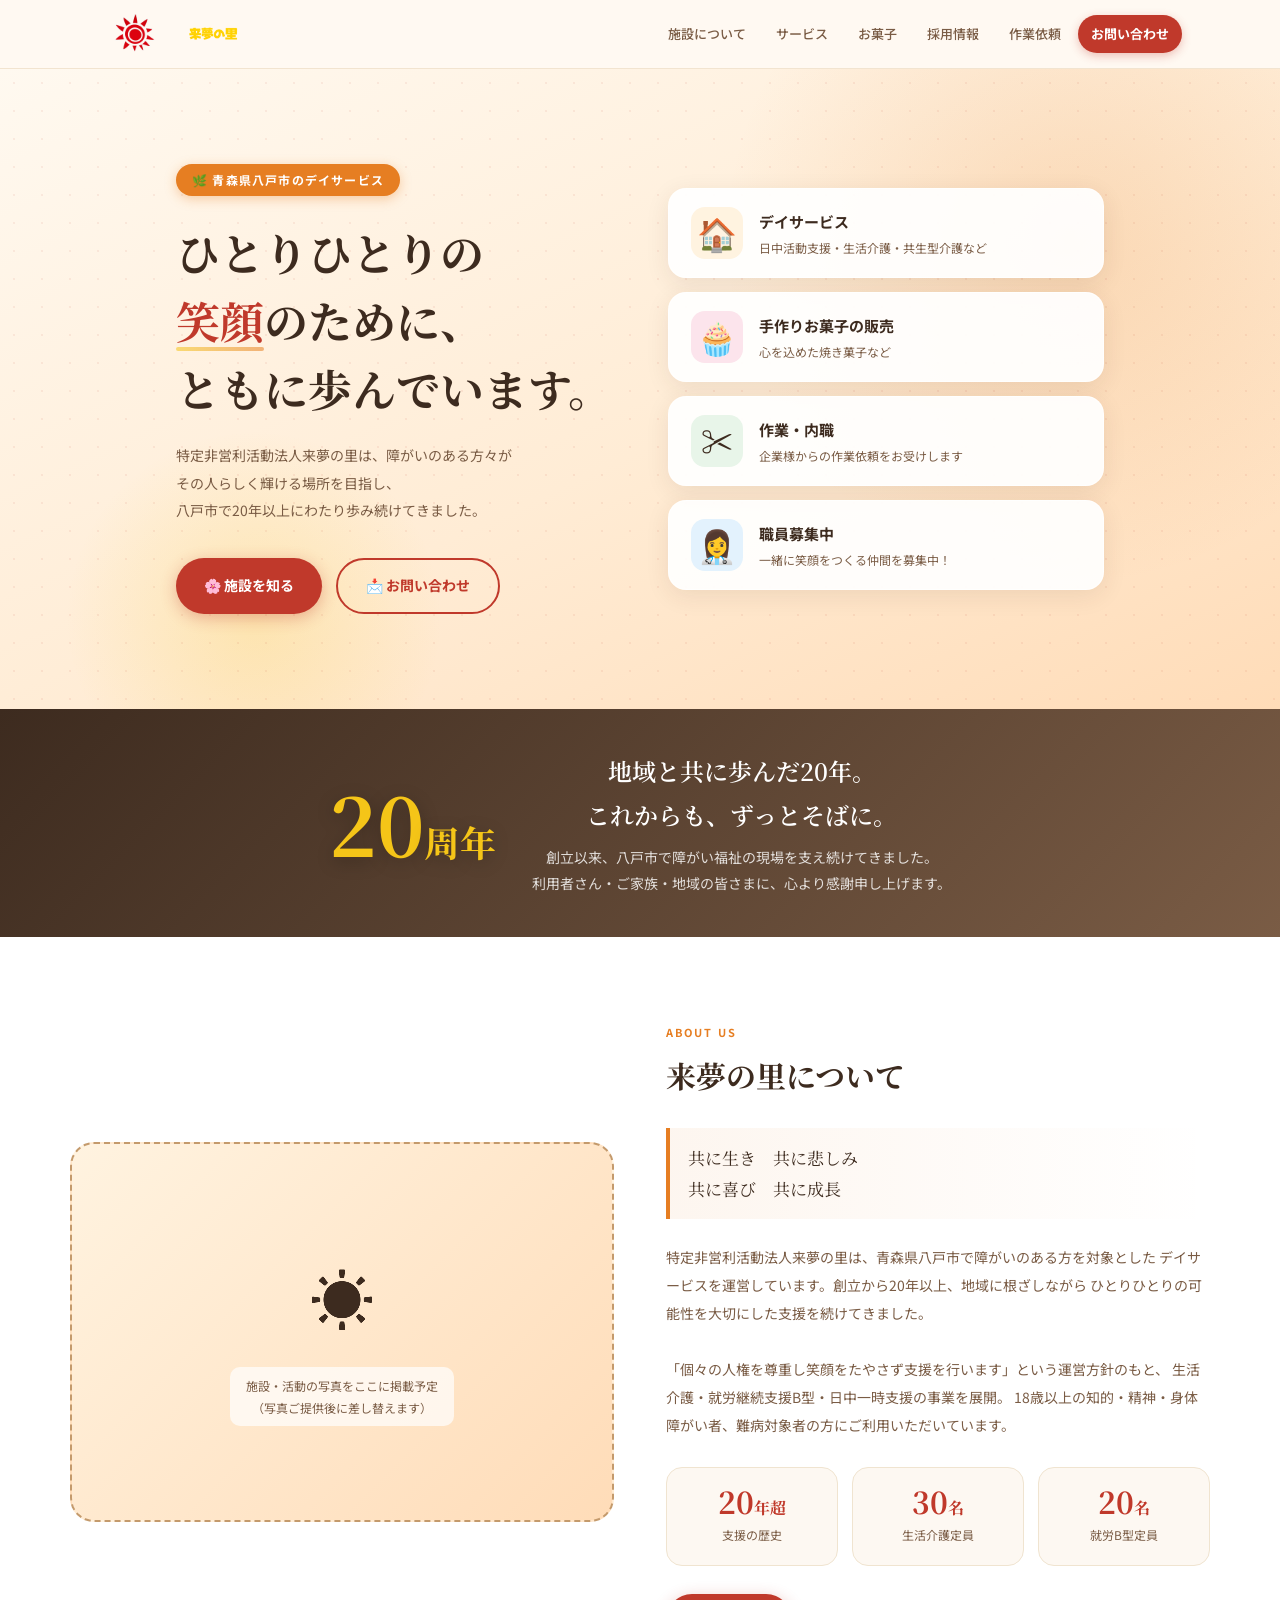
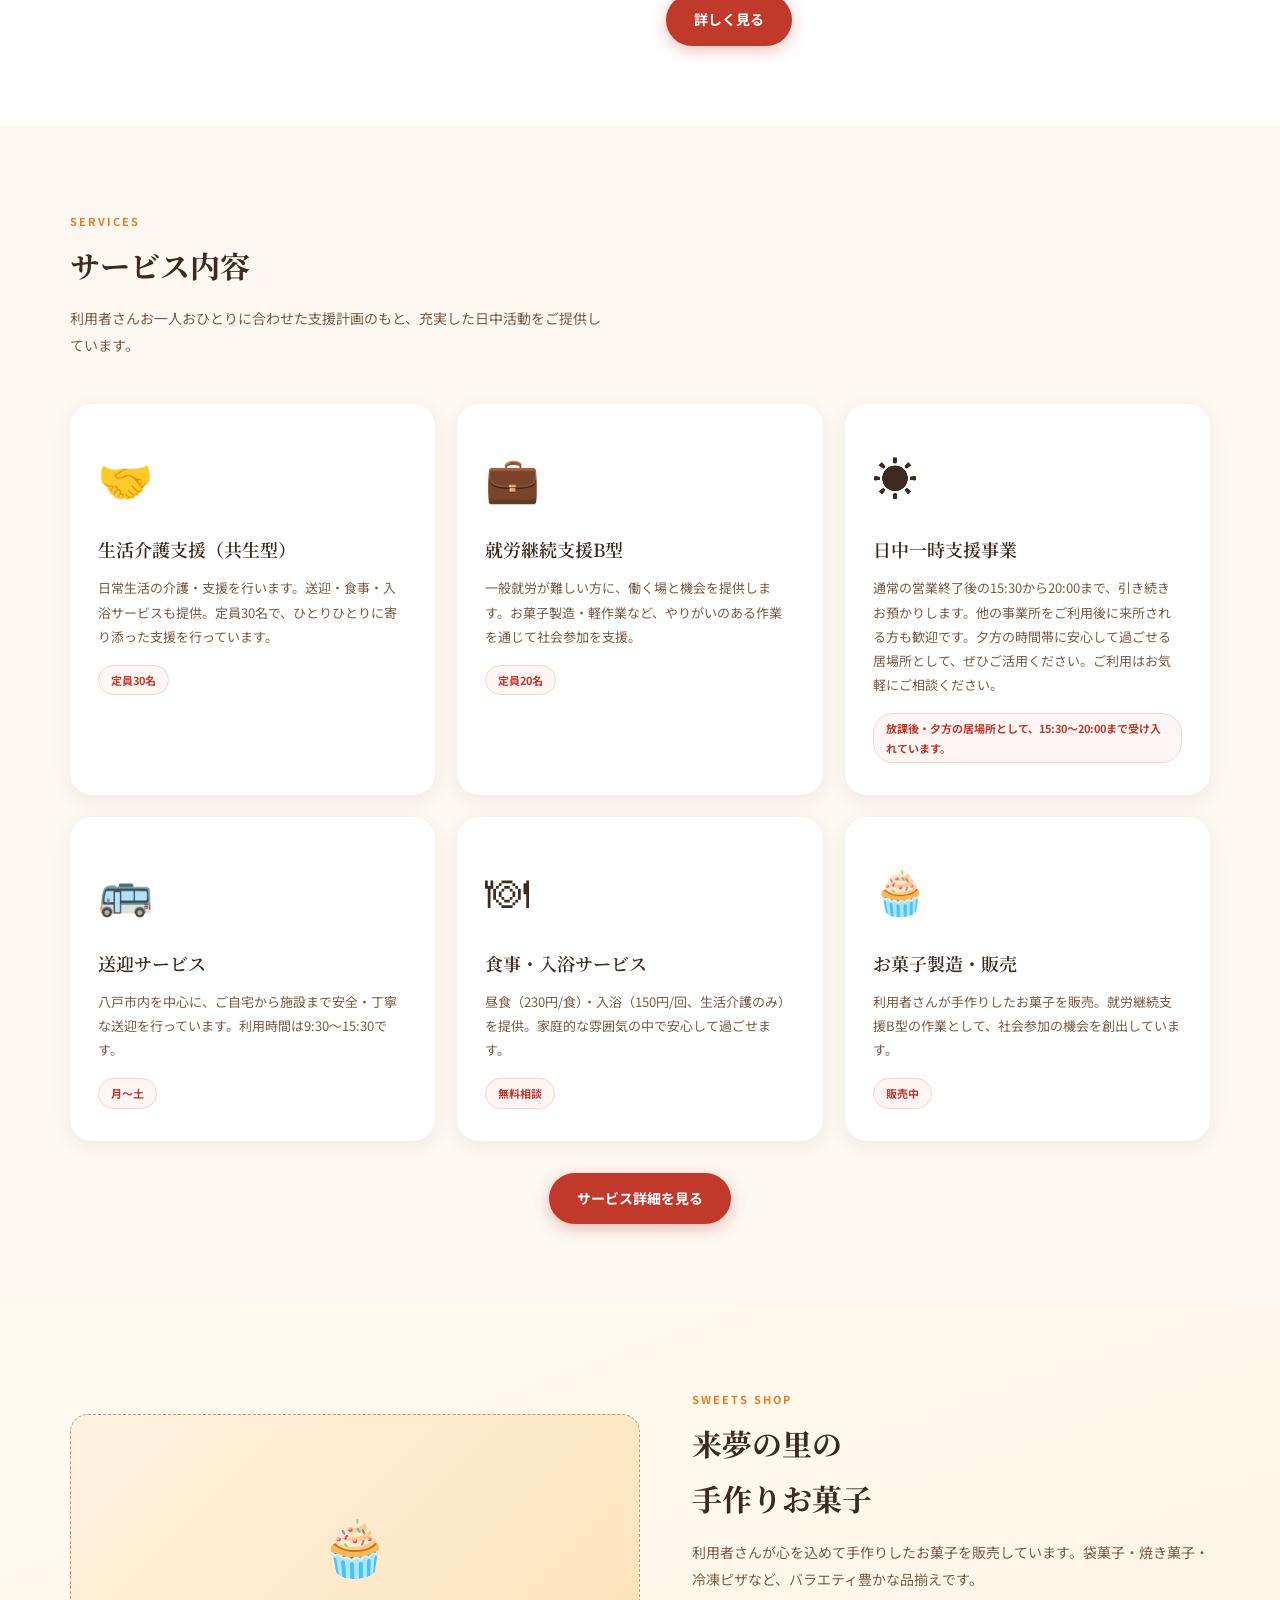
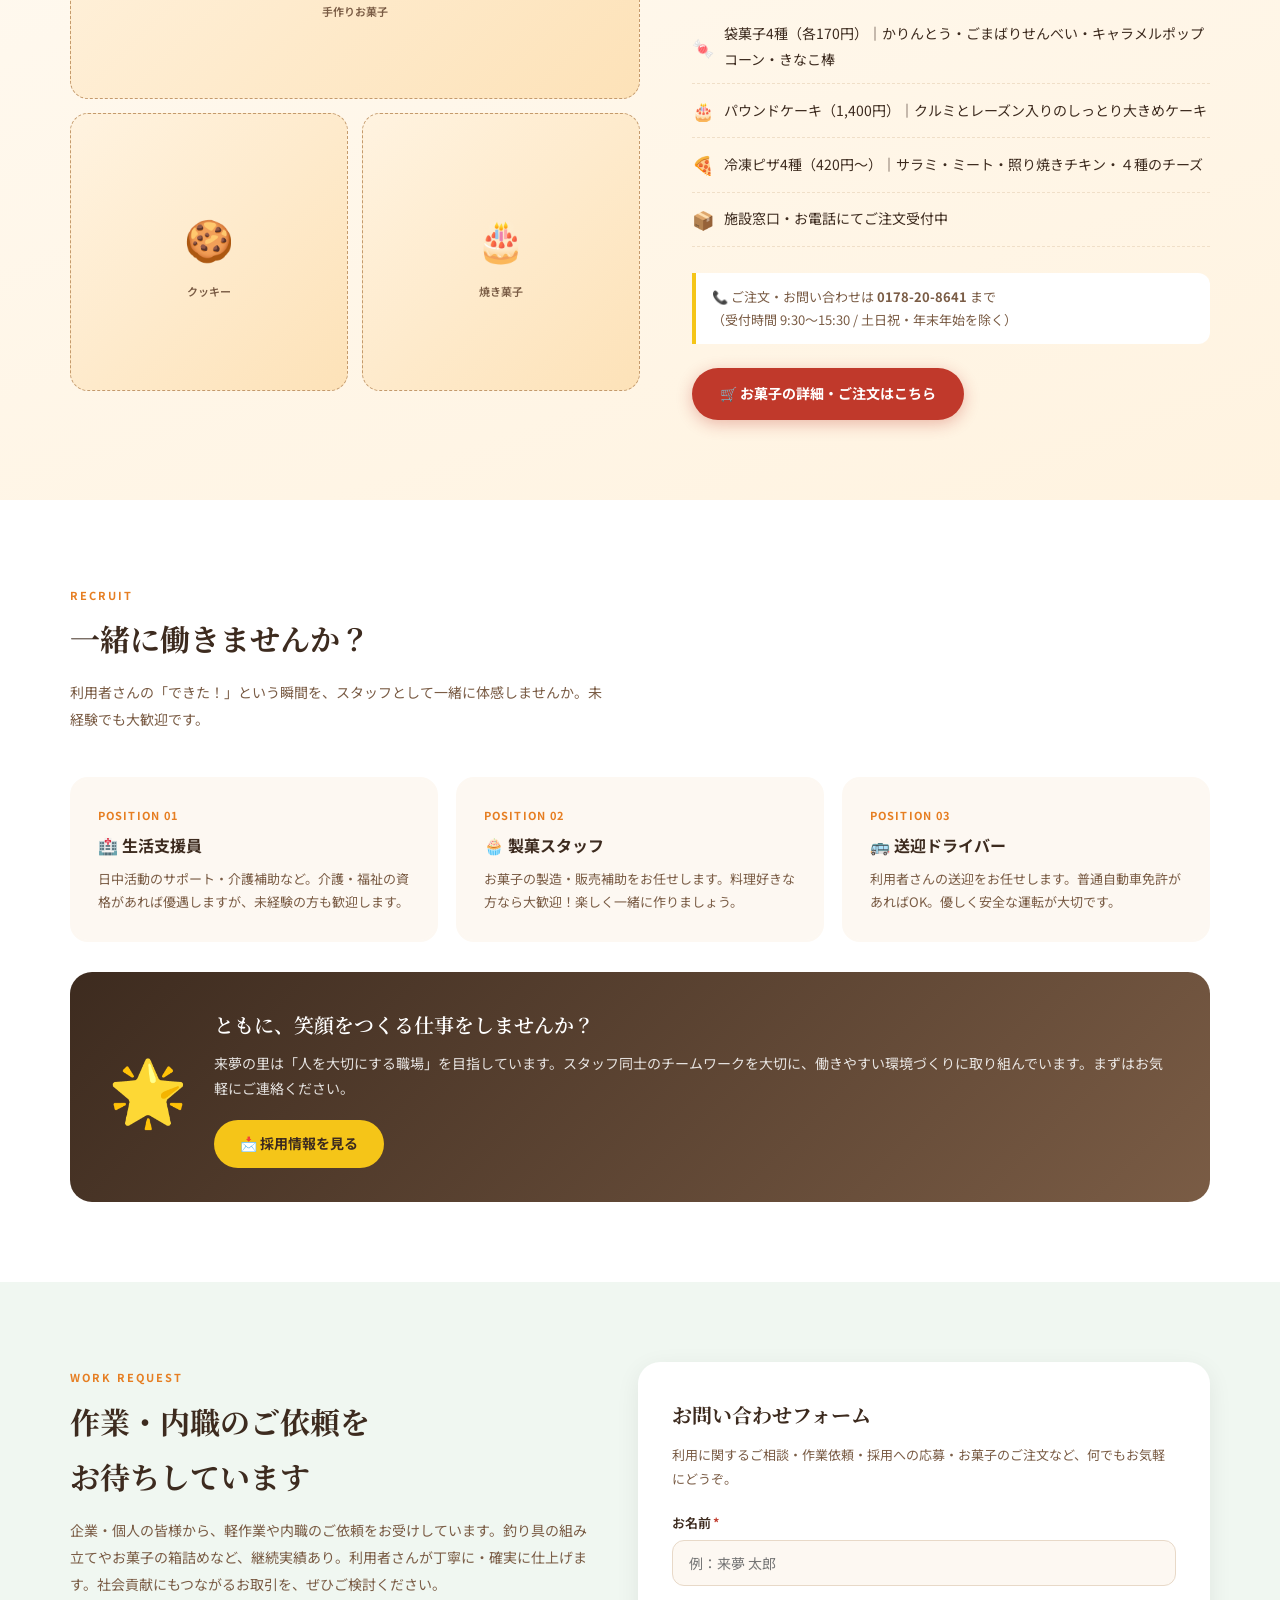
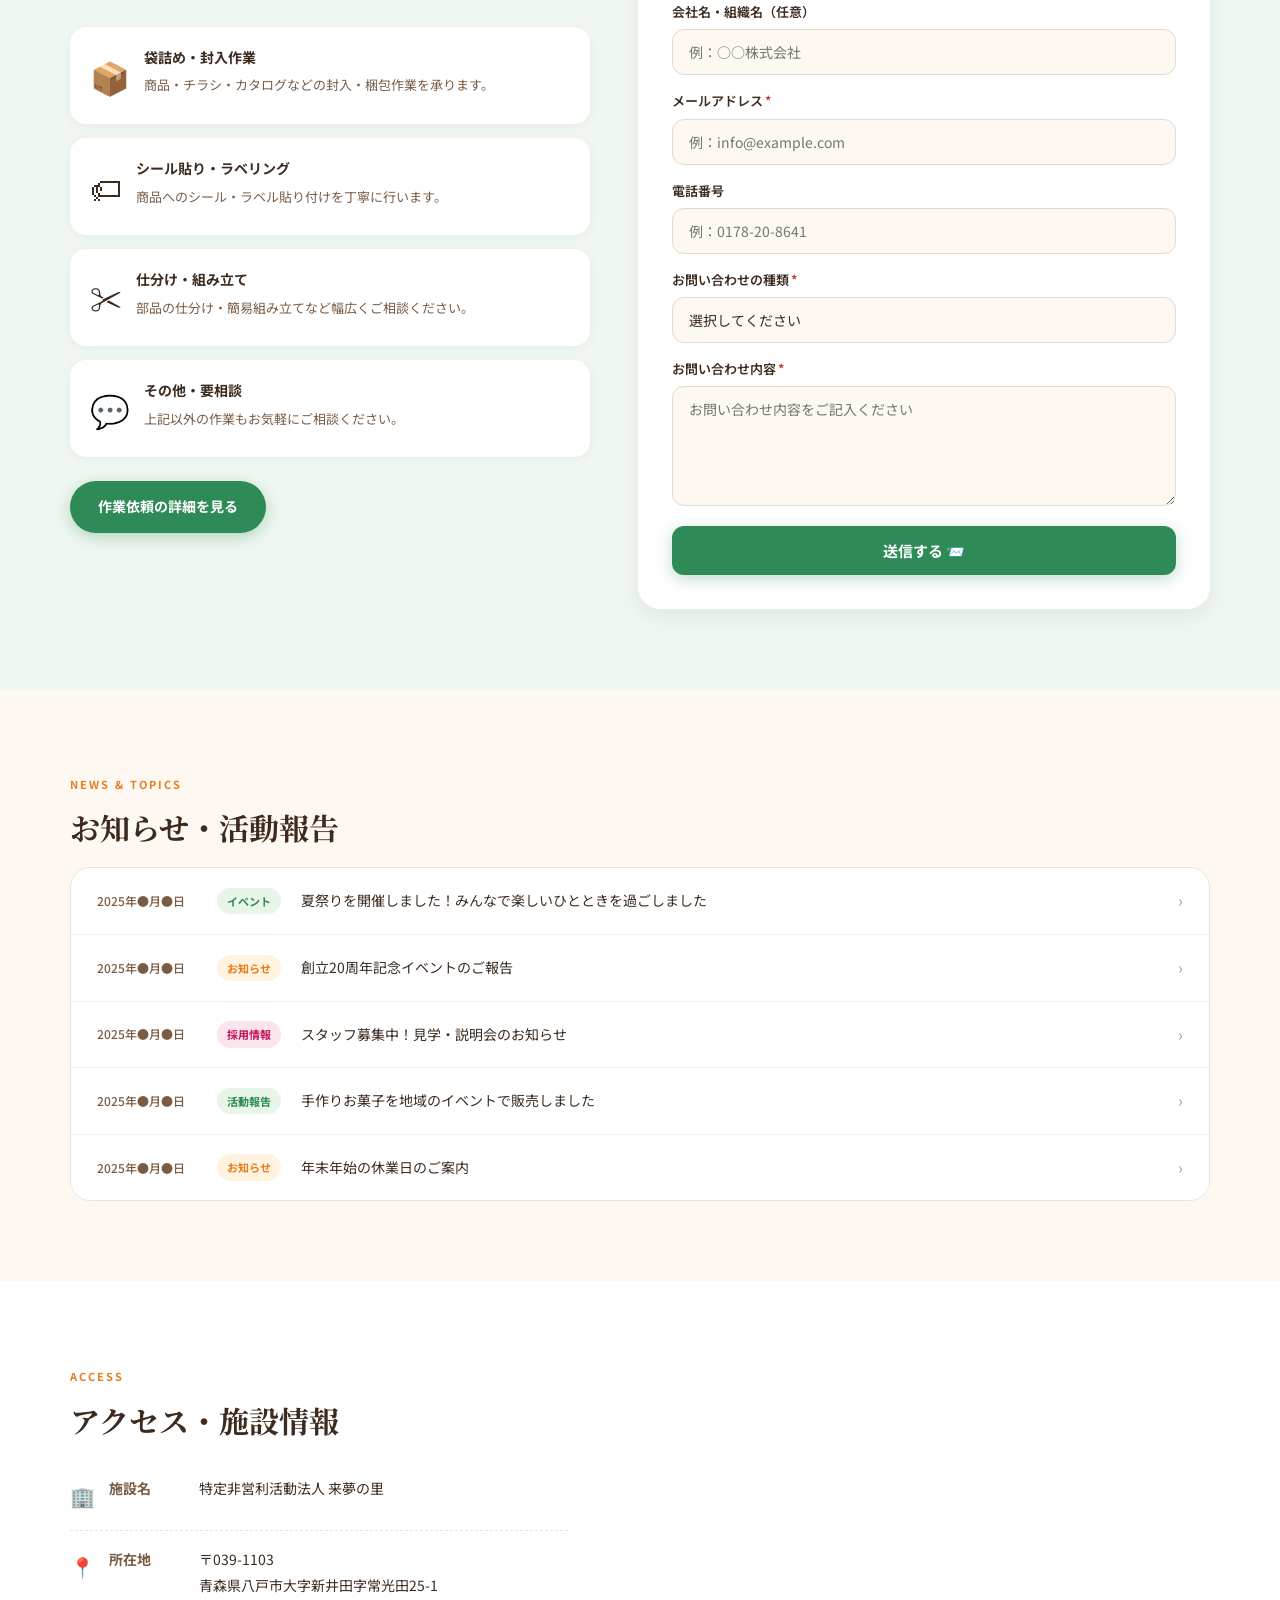
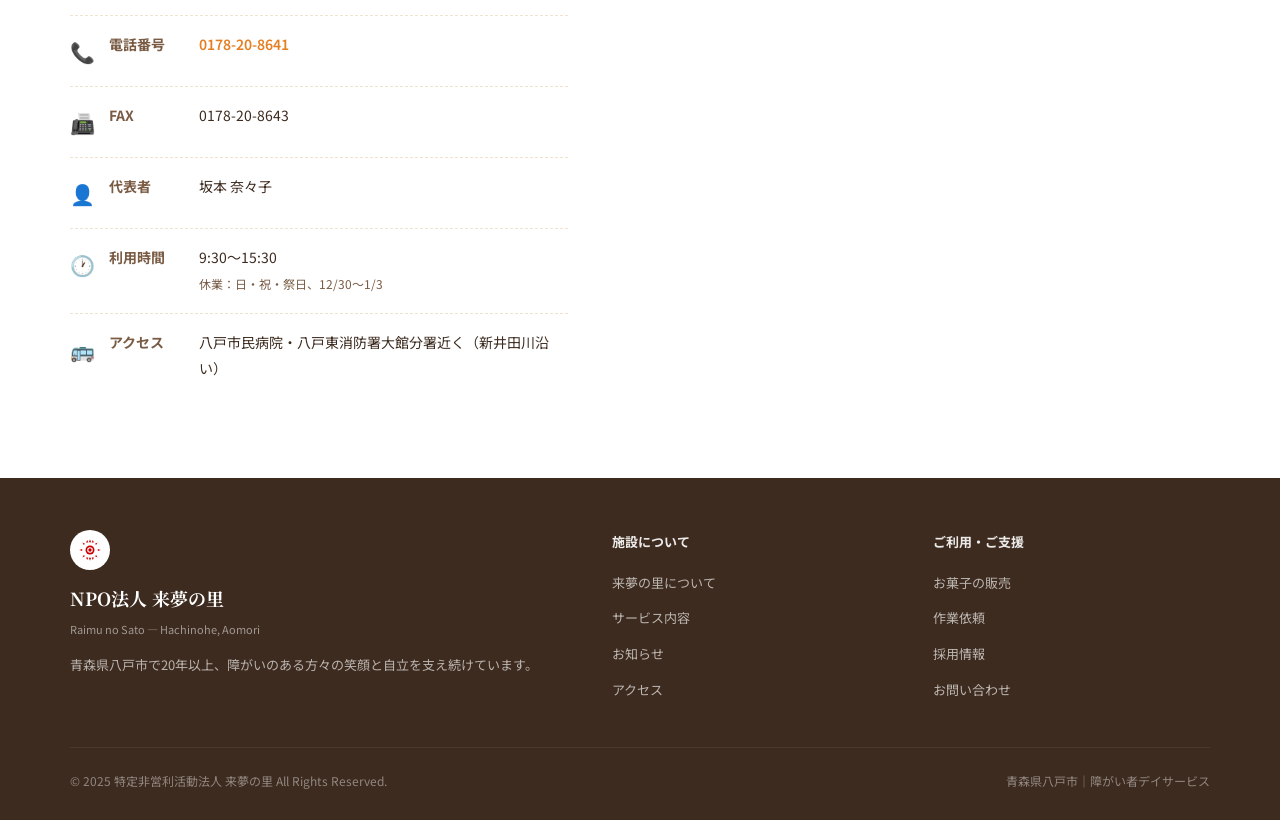
==== index.html @ 359a9bdd "トップページのお菓子紹介セクションを更新" ====
<!DOCTYPE html>
<html lang="ja">
<head>
<meta charset="UTF-8">
<meta name="viewport" content="width=device-width, initial-scale=1.0">
<title>NPO法人 来夢の里｜青森県八戸市の障がい者デイサービス</title>
<meta name="description" content="特定非営利活動法人来夢の里は、青森県八戸市で障がいのある方を対象としたデイサービスを運営しています。生活介護・就労継続支援B型・日中一時支援などを提供。">
<link rel="preconnect" href="https://fonts.googleapis.com">
<link href="https://fonts.googleapis.com/css2?family=Noto+Serif+JP:wght@400;600;700&family=Noto+Sans+JP:wght@300;400;500;700&display=swap" rel="stylesheet">
<link rel="stylesheet" href="/css/style.css">
</head>
<body>

<header>
  <div class="hd">
    <a href="index.html" class="logo">
      <img src="/img/logo.jpeg" alt="来夢の里 太陽マーク" style="height:48px;width:auto;">
      <img src="/img/logoname.jpeg" alt="来夢の里" style="height:40px;width:auto;">
    </a>
    <button class="nav-toggle" aria-label="メニューを開く">☰</button>
    <nav>
      <a href="about.html">施設について</a>
      <a href="services.html">サービス</a>
      <a href="sweets.html">お菓子</a>
      <a href="recruit.html">採用情報</a>
      <a href="work-request.html">作業依頼</a>
      <a href="contact.html" class="nav-btn">お問い合わせ</a>
    </nav>
  </div>
</header>

<!-- HERO -->
<section class="hero" id="top">
  <div class="hero-shape"></div>
  <div class="hero-dots"></div>
  <div class="hero-inner">
    <div>
      <div class="hero-badge">🌿 青森県八戸市のデイサービス</div>
      <h1>
        ひとりひとりの<br>
        <span class="accent">笑顔</span>のために、<br>
        ともに歩んでいます。
      </h1>
      <p class="hero-lead">
        特定非営利活動法人来夢の里は、障がいのある方々が<br>
        その人らしく輝ける場所を目指し、<br>
        八戸市で20年以上にわたり歩み続けてきました。
      </p>
      <div class="hero-btns">
        <a href="about.html" class="btn btn-red">🌸 施設を知る</a>
        <a href="contact.html" class="btn btn-outline">📩 お問い合わせ</a>
      </div>
    </div>
    <div class="hero-cards">
      <div class="h-card">
        <div class="h-card-ico ico-orange">🏠</div>
        <div><h3>デイサービス</h3><p>日中活動支援・生活介護・共生型介護など</p></div>
      </div>
      <div class="h-card">
        <div class="h-card-ico ico-pink">🧁</div>
        <div><h3>手作りお菓子の販売</h3><p>心を込めた焼き菓子など</p></div>
      </div>
      <div class="h-card">
        <div class="h-card-ico ico-green">✂️</div>
        <div><h3>作業・内職</h3><p>企業様からの作業依頼をお受けします</p></div>
      </div>
      <div class="h-card">
        <div class="h-card-ico ico-sky">👩‍⚕️</div>
        <div><h3>職員募集中</h3><p>一緒に笑顔をつくる仲間を募集中！</p></div>
      </div>
    </div>
  </div>
</section>

<!-- ANNIVERSARY -->
<div class="anniversary">
  <div class="ann-inner">
    <div class="ann-num">20<span style="font-size:36px;font-weight:700">周年</span></div>
    <div class="ann-body">
      <h2>地域と共に歩んだ20年。<br>これからも、ずっとそばに。</h2>
      <p>創立以来、八戸市で障がい福祉の現場を支え続けてきました。<br>
      利用者さん・ご家族・地域の皆さまに、心より感謝申し上げます。</p>
    </div>
  </div>
</div>

<!-- ABOUT -->
<section class="about section" id="about">
  <div class="si">
    <div class="about-grid">
      <div class="about-photo">
        <span class="ph-icon">☀️</span>
        <div class="ph-note">施設・活動の写真をここに掲載予定<br>（写真ご提供後に差し替えます）</div>
      </div>
      <div>
        <span class="sec-label">About Us</span>
        <h2 class="sec-title">来夢の里について</h2>
        <div class="quote">共に生き　共に悲しみ<br>共に喜び　共に成長</div>
        <p style="font-size:14px;color:var(--mid);line-height:2">
          特定非営利活動法人来夢の里は、青森県八戸市で障がいのある方を対象とした
          デイサービスを運営しています。創立から20年以上、地域に根ざしながら
          ひとりひとりの可能性を大切にした支援を続けてきました。<br><br>
          「個々の人権を尊重し笑顔をたやさず支援を行います」という運営方針のもと、
          生活介護・就労継続支援B型・日中一時支援の事業を展開。
          18歳以上の知的・精神・身体障がい者、難病対象者の方にご利用いただいています。
        </p>
        <div class="stats-row">
          <div class="stat"><span class="stat-n">20<span style="font-size:16px">年超</span></span><span class="stat-l">支援の歴史</span></div>
          <div class="stat"><span class="stat-n">30<span style="font-size:16px">名</span></span><span class="stat-l">生活介護定員</span></div>
          <div class="stat"><span class="stat-n">20<span style="font-size:16px">名</span></span><span class="stat-l">就労B型定員</span></div>
        </div>
        <div style="margin-top:28px">
          <a href="about.html" class="btn btn-red">詳しく見る</a>
        </div>
      </div>
    </div>
  </div>
</section>

<!-- SERVICES -->
<section class="services section" id="services">
  <div class="si">
    <span class="sec-label">Services</span>
    <h2 class="sec-title">サービス内容</h2>
    <p class="sec-desc">利用者さんお一人おひとりに合わせた支援計画のもと、充実した日中活動をご提供しています。</p>
    <div class="sv-grid">
      <div class="sv-card"><span class="sv-ico">🤝</span><h3>生活介護支援（共生型）</h3><p>日常生活の介護・支援を行います。送迎・食事・入浴サービスも提供。定員30名で、ひとりひとりに寄り添った支援を行っています。</p><span class="sv-tag">定員30名</span></div>
      <div class="sv-card"><span class="sv-ico">💼</span><h3>就労継続支援B型</h3><p>一般就労が難しい方に、働く場と機会を提供します。お菓子製造・軽作業など、やりがいのある作業を通じて社会参加を支援。</p><span class="sv-tag">定員20名</span></div>
      <div class="sv-card"><span class="sv-ico">☀️</span><h3>日中一時支援事業</h3><p>通常の営業終了後の15:30から20:00まで、引き続きお預かりします。他の事業所をご利用後に来所される方も歓迎です。夕方の時間帯に安心して過ごせる居場所として、ぜひご活用ください。ご利用はお気軽にご相談ください。</p><span class="sv-tag">放課後・夕方の居場所として、15:30〜20:00まで受け入れています。</span></div>
      <div class="sv-card"><span class="sv-ico">🚌</span><h3>送迎サービス</h3><p>八戸市内を中心に、ご自宅から施設まで安全・丁寧な送迎を行っています。利用時間は9:30〜15:30です。</p><span class="sv-tag">月〜土</span></div>
      <div class="sv-card"><span class="sv-ico">🍽</span><h3>食事・入浴サービス</h3><p>昼食（230円/食）・入浴（150円/回、生活介護のみ）を提供。家庭的な雰囲気の中で安心して過ごせます。</p><span class="sv-tag">無料相談</span></div>
      <div class="sv-card"><span class="sv-ico">🧁</span><h3>お菓子製造・販売</h3><p>利用者さんが手作りしたお菓子を販売。就労継続支援B型の作業として、社会参加の機会を創出しています。</p><span class="sv-tag">販売中</span></div>
    </div>
    <div style="margin-top:32px;text-align:center">
      <a href="services.html" class="btn btn-red">サービス詳細を見る</a>
    </div>
  </div>
</section>

<!-- SWEETS -->
<section class="sweets section" id="sweets">
  <div class="si">
    <div class="sw-inner">
      <div class="sw-gallery">
        <div class="sw-img large">🧁<span class="sw-img-label">手作りお菓子</span></div>
        <div class="sw-img">🍪<span class="sw-img-label">クッキー</span></div>
        <div class="sw-img">🎂<span class="sw-img-label">焼き菓子</span></div>
      </div>
      <div>
        <span class="sec-label">Sweets Shop</span>
        <h2 class="sec-title">来夢の里の<br>手作りお菓子</h2>
        <p style="font-size:14px;color:var(--mid);line-height:1.95">
          利用者さんが心を込めて手作りしたお菓子を販売しています。袋菓子・焼き菓子・冷凍ピザなど、バラエティ豊かな品揃えです。
        </p>
        <ul class="sw-list">
          <li><span class="li-ico">🍬</span>袋菓子4種（各170円）｜かりんとう・ごまばりせんべい・キャラメルポップコーン・きなこ棒</li>
          <li><span class="li-ico">🎂</span>パウンドケーキ（1,400円）｜クルミとレーズン入りのしっとり大きめケーキ</li>
          <li><span class="li-ico">🍕</span>冷凍ピザ4種（420円〜）｜サラミ・ミート・照り焼きチキン・４種のチーズ</li>
          <li><span class="li-ico">📦</span>施設窓口・お電話にてご注文受付中</li>
        </ul>
        <div class="sw-note">📞 ご注文・お問い合わせは <strong>0178-20-8641</strong> まで<br>（受付時間 9:30〜15:30 / 土日祝・年末年始を除く）</div>
        <div class="btn-row" style="margin-top:24px">
          <a href="/sweets.html" class="btn btn-red">🛒 お菓子の詳細・ご注文はこちら</a>
        </div>
      </div>
    </div>
  </div>
</section>

<!-- RECRUIT -->
<section class="recruit section" id="recruit">
  <div class="si">
    <span class="sec-label">Recruit</span>
    <h2 class="sec-title">一緒に働きませんか？</h2>
    <p class="sec-desc">利用者さんの「できた！」という瞬間を、スタッフとして一緒に体感しませんか。未経験でも大歓迎です。</p>
    <div class="rc-grid">
      <div class="rc-card"><span class="rc-lbl">POSITION 01</span><h3>🏥 生活支援員</h3><p>日中活動のサポート・介護補助など。介護・福祉の資格があれば優遇しますが、未経験の方も歓迎します。</p></div>
      <div class="rc-card"><span class="rc-lbl">POSITION 02</span><h3>🧁 製菓スタッフ</h3><p>お菓子の製造・販売補助をお任せします。料理好きな方なら大歓迎！楽しく一緒に作りましょう。</p></div>
      <div class="rc-card"><span class="rc-lbl">POSITION 03</span><h3>🚌 送迎ドライバー</h3><p>利用者さんの送迎をお任せします。普通自動車免許があればOK。優しく安全な運転が大切です。</p></div>
    </div>
    <div class="rc-banner">
      <div class="rc-banner-ico">🌟</div>
      <div>
        <h3>ともに、笑顔をつくる仕事をしませんか？</h3>
        <p>来夢の里は「人を大切にする職場」を目指しています。スタッフ同士のチームワークを大切に、働きやすい環境づくりに取り組んでいます。まずはお気軽にご連絡ください。</p>
        <a href="recruit.html" class="btn-y">📩 採用情報を見る</a>
      </div>
    </div>
  </div>
</section>

<!-- WORK -->
<section class="work section" id="work">
  <div class="si">
    <div class="wk-inner">
      <div>
        <span class="sec-label">Work Request</span>
        <h2 class="sec-title">作業・内職のご依頼を<br>お待ちしています</h2>
        <p style="font-size:14px;color:var(--mid);line-height:1.95;margin-bottom:28px">
          企業・個人の皆様から、軽作業や内職のご依頼をお受けしています。釣り具の組み立てやお菓子の箱詰めなど、継続実績あり。利用者さんが丁寧に・確実に仕上げます。社会貢献にもつながるお取引を、ぜひご検討ください。
        </p>
        <div class="wk-items">
          <div class="wk-item"><span class="wk-ico">📦</span><div><h4>袋詰め・封入作業</h4><p>商品・チラシ・カタログなどの封入・梱包作業を承ります。</p></div></div>
          <div class="wk-item"><span class="wk-ico">🏷</span><div><h4>シール貼り・ラベリング</h4><p>商品へのシール・ラベル貼り付けを丁寧に行います。</p></div></div>
          <div class="wk-item"><span class="wk-ico">✂️</span><div><h4>仕分け・組み立て</h4><p>部品の仕分け・簡易組み立てなど幅広くご相談ください。</p></div></div>
          <div class="wk-item"><span class="wk-ico">💬</span><div><h4>その他・要相談</h4><p>上記以外の作業もお気軽にご相談ください。</p></div></div>
        </div>
        <div style="margin-top:24px">
          <a href="work-request.html" class="btn btn-green">作業依頼の詳細を見る</a>
        </div>
      </div>
      <div class="form-box" id="contact">
        <h3>お問い合わせフォーム</h3>
        <p class="sub">利用に関するご相談・作業依頼・採用への応募・お菓子のご注文など、何でもお気軽にどうぞ。</p>
        <form action="https://formspree.io/f/XXXXXXXX" method="POST">
          <input type="hidden" name="_subject" value="来夢の里 お問い合わせ">
          <div class="form-stack">
            <div class="form-group">
              <label>お名前<span class="req">*</span></label>
              <input type="text" name="name" required placeholder="例：来夢 太郎">
            </div>
            <div class="form-group">
              <label>会社名・組織名（任意）</label>
              <input type="text" name="company" placeholder="例：○○株式会社">
            </div>
            <div class="form-group">
              <label>メールアドレス<span class="req">*</span></label>
              <input type="email" name="email" required placeholder="例：info@example.com">
            </div>
            <div class="form-group">
              <label>電話番号</label>
              <input type="tel" name="phone" placeholder="例：0178-20-8641">
            </div>
            <div class="form-group">
              <label>お問い合わせの種類<span class="req">*</span></label>
              <select name="type" required>
                <option value="">選択してください</option>
                <option>施設の利用について</option>
                <option>お菓子のご注文・ご購入</option>
                <option>作業・内職のご依頼</option>
                <option>採用・仕事について</option>
                <option>その他</option>
              </select>
            </div>
            <div class="form-group">
              <label>お問い合わせ内容<span class="req">*</span></label>
              <textarea name="message" required placeholder="お問い合わせ内容をご記入ください"></textarea>
            </div>
            <button type="submit" class="submit-btn">送信する 📨</button>
          </div>
        </form>
      </div>
    </div>
  </div>
</section>

<!-- NEWS -->
<section class="news section" id="news">
  <div class="si">
    <span class="sec-label">News &amp; Topics</span>
    <h2 class="sec-title">お知らせ・活動報告</h2>
    <div class="news-box">
      <a class="news-item" href="#"><span class="news-date">2025年●月●日</span><span class="news-cat cat-event">イベント</span><span class="news-ttl">夏祭りを開催しました！みんなで楽しいひとときを過ごしました</span><span class="news-arr">›</span></a>
      <a class="news-item" href="#"><span class="news-date">2025年●月●日</span><span class="news-cat cat-info">お知らせ</span><span class="news-ttl">創立20周年記念イベントのご報告</span><span class="news-arr">›</span></a>
      <a class="news-item" href="#"><span class="news-date">2025年●月●日</span><span class="news-cat cat-recruit">採用情報</span><span class="news-ttl">スタッフ募集中！見学・説明会のお知らせ</span><span class="news-arr">›</span></a>
      <a class="news-item" href="#"><span class="news-date">2025年●月●日</span><span class="news-cat cat-event">活動報告</span><span class="news-ttl">手作りお菓子を地域のイベントで販売しました</span><span class="news-arr">›</span></a>
      <a class="news-item" href="#"><span class="news-date">2025年●月●日</span><span class="news-cat cat-info">お知らせ</span><span class="news-ttl">年末年始の休業日のご案内</span><span class="news-arr">›</span></a>
    </div>
  </div>
</section>

<!-- ACCESS -->
<section class="access section" id="access">
  <div class="si">
    <span class="sec-label">Access</span>
    <h2 class="sec-title">アクセス・施設情報</h2>
    <div class="ac-inner">
      <div>
        <div class="ac-row"><span class="ac-ico">🏢</span><span class="ac-key">施設名</span><span>特定非営利活動法人 来夢の里</span></div>
        <div class="ac-row"><span class="ac-ico">📍</span><span class="ac-key">所在地</span><span>〒039-1103<br>青森県八戸市大字新井田字常光田25-1</span></div>
        <div class="ac-row"><span class="ac-ico">📞</span><span class="ac-key">電話番号</span><span><a href="tel:0178208641" style="color:var(--orange);font-weight:600;text-decoration:none">0178-20-8641</a></span></div>
        <div class="ac-row"><span class="ac-ico">📠</span><span class="ac-key">FAX</span><span>0178-20-8643</span></div>
        <div class="ac-row"><span class="ac-ico">👤</span><span class="ac-key">代表者</span><span>坂本 奈々子</span></div>
        <div class="ac-row"><span class="ac-ico">🕐</span><span class="ac-key">利用時間</span><span>9:30〜15:30<br><span style="font-size:12px;color:var(--mid)">休業：日・祝・祭日、12/30〜1/3</span></span></div>
        <div class="ac-row"><span class="ac-ico">🚌</span><span class="ac-key">アクセス</span><span>八戸市民病院・八戸東消防署大館分署近く（新井田川沿い）</span></div>
      </div>
      <div class="ac-map">
        <iframe
          src="https://maps.google.com/maps?q=青森県八戸市大字新井田字常光田25-1&output=embed&z=15"
          width="100%" height="320" style="border:0;border-radius:18px;display:block"
          allowfullscreen="" loading="lazy"
          referrerpolicy="no-referrer-when-downgrade">
        </iframe>
      </div>
    </div>
  </div>
</section>

<footer>
  <div class="ft-inner">
    <div class="ft-brand">
      <div class="logo-mark-sm">
        <svg width="28" height="28" viewBox="0 0 100 100" fill="none" xmlns="http://www.w3.org/2000/svg">
          <g transform="translate(50,50)">
            <circle r="22" fill="#fff"/><circle r="16" fill="#cc0000"/>
            <circle r="10" fill="#fff"/><circle r="6" fill="#cc0000"/>
            <g fill="#cc0000">
              <polygon points="0,-38 4,-28 -4,-28"/><polygon points="0,38 4,28 -4,28"/>
              <polygon points="-38,0 -28,4 -28,-4"/><polygon points="38,0 28,4 28,-4"/>
              <polygon points="-27,-27 -18,-22 -22,-18"/><polygon points="27,-27 18,-22 22,-18"/>
              <polygon points="-27,27 -18,22 -22,18"/><polygon points="27,27 18,22 22,18"/>
              <polygon points="-10,-36 -6,-27 -14,-27"/><polygon points="10,-36 6,-27 14,-27"/>
              <polygon points="-10,36 -6,27 -14,27"/><polygon points="10,36 6,27 14,27"/>
            </g>
          </g>
        </svg>
      </div>
      <div class="name">NPO法人 来夢の里</div>
      <div class="sub">Raimu no Sato — Hachinohe, Aomori</div>
      <p>青森県八戸市で20年以上、障がいのある方々の笑顔と自立を支え続けています。</p>
    </div>
    <div class="ft-col">
      <h4>施設について</h4>
      <ul>
        <li><a href="about.html">来夢の里について</a></li>
        <li><a href="services.html">サービス内容</a></li>
        <li><a href="index.html#news">お知らせ</a></li>
        <li><a href="index.html#access">アクセス</a></li>
      </ul>
    </div>
    <div class="ft-col">
      <h4>ご利用・ご支援</h4>
      <ul>
        <li><a href="sweets.html">お菓子の販売</a></li>
        <li><a href="work-request.html">作業依頼</a></li>
        <li><a href="recruit.html">採用情報</a></li>
        <li><a href="contact.html">お問い合わせ</a></li>
      </ul>
    </div>
  </div>
  <div class="ft-bottom">
    <span>© 2025 特定非営利活動法人 来夢の里 All Rights Reserved.</span>
    <span>青森県八戸市｜障がい者デイサービス</span>
  </div>
</footer>

<script>
(function(){
  var toggle = document.querySelector('.nav-toggle');
  var nav    = document.querySelector('nav');
  toggle.addEventListener('click', function(){
    nav.classList.toggle('open');
    toggle.textContent = nav.classList.contains('open') ? '✕' : '☰';
  });
  document.querySelectorAll('nav a').forEach(function(a){
    a.addEventListener('click', function(){ nav.classList.remove('open'); toggle.textContent = '☰'; });
  });
  document.querySelectorAll('a[href^="#"]').forEach(function(a){
    a.addEventListener('click', function(e){
      var id = a.getAttribute('href').slice(1);
      var el = document.getElementById(id);
      if(el){ e.preventDefault(); el.scrollIntoView({behavior:'smooth',block:'start'}); }
    });
  });
})();
</script>
</body>
</html>
---- css/style.css ----
/* NPO法人 来夢の里 — メインスタイルシート */

:root {
  --red:    #c0392b;
  --orange: #e67e22;
  --yellow: #f5c518;
  --cream:  #fdf8f2;
  --ivory:  #fff9f2;
  --brown:  #3d2b1f;
  --mid:    #7a5c45;
  --light:  #c49a6c;
  --green:  #2e8b57;
  --white:  #ffffff;
}

/* ===== RESET & BASE ===== */
* { margin: 0; padding: 0; box-sizing: border-box; }
html { scroll-behavior: smooth; }
body {
  font-family: 'Noto Sans JP', sans-serif;
  background: var(--cream);
  color: var(--brown);
  line-height: 1.85;
  font-size: 15px;
}
img { max-width: 100%; height: auto; display: block; }
a { color: inherit; }

/* ===== HEADER ===== */
header {
  background: rgba(255,249,242,.97);
  backdrop-filter: blur(12px);
  position: sticky;
  top: 0;
  z-index: 200;
  border-bottom: 1.5px solid #f2e4d0;
}
.hd {
  max-width: 1140px;
  margin: 0 auto;
  display: flex;
  align-items: center;
  justify-content: space-between;
  padding: 0 28px;
  height: 68px;
  position: relative;
}
.logo {
  display: flex;
  align-items: center;
  gap: 13px;
  text-decoration: none;
  flex-shrink: 0;
}
.logo-mark {
  width: 46px; height: 46px;
  border-radius: 50%;
  background: #fff;
  display: flex;
  align-items: center;
  justify-content: center;
  box-shadow: 0 4px 14px rgba(192,57,43,.28);
  border: 2px solid #f2ddd0;
  overflow: hidden;
  flex-shrink: 0;
}
.logo-words .en { font-size: 10px; color: var(--light); letter-spacing: .18em; font-weight: 500; }
.logo-words .ja {
  font-family: 'Noto Serif JP', serif;
  font-size: 18px; font-weight: 700;
  color: var(--brown); line-height: 1.2;
}
nav { display: flex; gap: 4px; align-items: center; }
nav a {
  text-decoration: none;
  font-size: 13px; font-weight: 500;
  color: var(--mid);
  padding: 7px 13px;
  border-radius: 22px;
  transition: background .18s, color .18s;
  white-space: nowrap;
}
nav a:hover { background: rgba(230,126,34,.1); color: var(--orange); }
nav a.active { color: var(--orange); background: rgba(230,126,34,.08); }
.nav-btn {
  background: var(--red) !important;
  color: #fff !important;
  font-weight: 700 !important;
  box-shadow: 0 3px 10px rgba(192,57,43,.3);
}
.nav-btn:hover { background: #a93226 !important; }
.nav-toggle {
  display: none;
  background: none;
  border: none;
  font-size: 26px;
  cursor: pointer;
  color: var(--brown);
  line-height: 1;
  padding: 4px 8px;
  border-radius: 8px;
  transition: background .15s;
}
.nav-toggle:hover { background: rgba(0,0,0,.06); }

/* ===== PAGE HERO (inner pages) ===== */
.page-hero {
  background: linear-gradient(155deg, #fff9f0, #ffecd5, #ffdcb8);
  padding: 64px 28px;
  text-align: center;
  position: relative;
  overflow: hidden;
}
.page-hero::before {
  content: '';
  position: absolute; inset: 0;
  background-image: radial-gradient(circle, rgba(192,57,43,.06) 1.5px, transparent 1.5px);
  background-size: 28px 28px;
  pointer-events: none;
}
.page-hero-inner { position: relative; z-index: 1; max-width: 640px; margin: 0 auto; }
.page-badge {
  display: inline-block;
  background: var(--orange); color: #fff;
  font-size: 11px; font-weight: 700;
  letter-spacing: .15em;
  padding: 5px 16px; border-radius: 30px;
  margin-bottom: 18px;
}
.page-hero h1 {
  font-family: 'Noto Serif JP', serif;
  font-size: clamp(24px, 4vw, 36px);
  font-weight: 700; color: var(--brown);
  margin-bottom: 14px; line-height: 1.45;
}
.page-lead { font-size: 14px; color: var(--mid); line-height: 1.95; }

/* ===== BUTTONS ===== */
.btn {
  display: inline-flex; align-items: center; gap: 8px;
  padding: 13px 28px; border-radius: 32px;
  font-size: 14px; font-weight: 700;
  text-decoration: none; border: none; cursor: pointer;
  transition: transform .18s, box-shadow .18s;
  font-family: 'Noto Sans JP', sans-serif;
}
.btn:hover { transform: translateY(-2px); box-shadow: 0 10px 24px rgba(0,0,0,.14); }
.btn-red { background: var(--red); color: #fff; box-shadow: 0 4px 16px rgba(192,57,43,.32); }
.btn-outline { background: transparent; color: var(--red); border: 2.5px solid var(--red); }
.btn-green { background: var(--green); color: #fff; box-shadow: 0 4px 16px rgba(46,139,87,.32); }
.btn-green-outline { background: transparent; color: var(--green); border: 2.5px solid var(--green); }
.btn-yellow { background: var(--yellow); color: var(--brown); font-weight: 700; box-shadow: 0 4px 16px rgba(0,0,0,.15); }
.btn-tel {
  display: inline-flex; align-items: center; gap: 8px;
  padding: 13px 28px; border-radius: 32px;
  font-size: 14px; font-weight: 700;
  text-decoration: none;
  background: var(--yellow); color: var(--brown);
  box-shadow: 0 4px 16px rgba(0,0,0,.2);
  transition: transform .18s, box-shadow .18s;
}
.btn-tel:hover { transform: translateY(-2px); box-shadow: 0 10px 24px rgba(0,0,0,.2); }
.btn-row { display: flex; gap: 14px; flex-wrap: wrap; }

/* ===== SECTIONS ===== */
.section { padding: 80px 28px; }
.si { max-width: 1140px; margin: 0 auto; }
.sec-label {
  display: inline-block;
  font-size: 11px; font-weight: 700;
  letter-spacing: .18em; text-transform: uppercase;
  color: var(--orange); margin-bottom: 6px;
}
.sec-title {
  font-family: 'Noto Serif JP', serif;
  font-size: clamp(22px, 3vw, 30px);
  font-weight: 700; color: var(--brown); margin-bottom: 12px;
}
.sec-desc { font-size: 14px; color: var(--mid); line-height: 1.95; max-width: 540px; margin-bottom: 44px; }

/* ===== HERO (top page) ===== */
.hero {
  position: relative; overflow: hidden;
  min-height: 640px; display: flex; align-items: center;
  background: linear-gradient(155deg, #fff9f0 0%, #ffecd5 55%, #ffdcb8 100%);
}
.hero-shape { position: absolute; inset: 0; pointer-events: none; overflow: hidden; }
.hero-shape::before {
  content: ''; position: absolute;
  width: 700px; height: 700px; border-radius: 50%;
  background: radial-gradient(circle, rgba(230,126,34,.18), transparent 70%);
  top: -180px; right: -140px;
}
.hero-shape::after {
  content: ''; position: absolute;
  width: 380px; height: 380px; border-radius: 50%;
  background: radial-gradient(circle, rgba(245,197,24,.2), transparent 70%);
  bottom: -100px; left: 5%;
}
.hero-dots {
  position: absolute; inset: 0;
  background-image: radial-gradient(circle, rgba(192,57,43,.08) 1.5px, transparent 1.5px);
  background-size: 28px 28px; pointer-events: none;
}
.hero-inner {
  position: relative; z-index: 1;
  max-width: 1140px; margin: 0 auto;
  padding: 72px 28px;
  display: grid; grid-template-columns: 1fr 1fr;
  gap: 56px; align-items: center;
}
.hero-badge {
  display: inline-flex; align-items: center; gap: 8px;
  background: var(--orange); color: #fff;
  font-size: 12px; font-weight: 700; letter-spacing: .1em;
  padding: 5px 16px; border-radius: 30px;
  margin-bottom: 22px;
  box-shadow: 0 3px 12px rgba(230,126,34,.35);
}
.hero h1 {
  font-family: 'Noto Serif JP', serif;
  font-size: clamp(26px, 3.6vw, 44px);
  font-weight: 700; line-height: 1.55;
  margin-bottom: 20px; color: var(--brown);
}
.hero h1 .accent { color: var(--red); position: relative; display: inline; }
.hero h1 .accent::after {
  content: ''; position: absolute;
  left: 0; bottom: 1px; right: 0; height: 4px;
  background: linear-gradient(90deg, var(--yellow), var(--orange));
  border-radius: 3px; opacity: .55;
}
.hero-lead { font-size: 14px; color: var(--mid); line-height: 1.95; margin-bottom: 34px; }
.hero-btns { display: flex; gap: 14px; flex-wrap: wrap; }
.hero-cards { display: flex; flex-direction: column; gap: 14px; }
.h-card {
  background: rgba(255,255,255,.92);
  border-radius: 18px; padding: 18px 22px;
  display: flex; align-items: center; gap: 16px;
  box-shadow: 0 6px 24px rgba(61,43,31,.09);
  border: 1.5px solid rgba(255,255,255,.8);
  animation: fadeUp .55s ease both;
}
.h-card:nth-child(2) { animation-delay: .12s; }
.h-card:nth-child(3) { animation-delay: .24s; }
.h-card:nth-child(4) { animation-delay: .36s; }
@keyframes fadeUp {
  from { opacity: 0; transform: translateY(18px); }
  to   { opacity: 1; transform: translateY(0); }
}
.h-card-ico {
  font-size: 32px; width: 52px; height: 52px;
  border-radius: 14px;
  display: flex; align-items: center; justify-content: center;
  flex-shrink: 0;
}
.ico-orange { background: #fff3e0; }
.ico-green  { background: #e8f5e9; }
.ico-sky    { background: #e3f2fd; }
.ico-pink   { background: #fce4ec; }
.h-card h3  { font-size: 15px; font-weight: 700; margin-bottom: 3px; }
.h-card p   { font-size: 12px; color: var(--mid); line-height: 1.55; }

/* ===== ANNIVERSARY ===== */
.anniversary {
  background: linear-gradient(135deg, var(--brown) 0%, var(--mid) 100%);
  color: #fff; padding: 40px 28px;
}
.ann-inner {
  max-width: 1140px; margin: 0 auto;
  display: flex; align-items: center; justify-content: center;
  gap: 36px; flex-wrap: wrap; text-align: center;
}
.ann-num {
  font-family: 'Noto Serif JP', serif;
  font-size: 80px; font-weight: 700;
  color: var(--yellow); line-height: 1;
  text-shadow: 0 4px 18px rgba(0,0,0,.25);
}
.ann-body h2 { font-family: 'Noto Serif JP', serif; font-size: 24px; font-weight: 600; margin-bottom: 6px; }
.ann-body p  { font-size: 14px; opacity: .82; line-height: 1.9; }

/* ===== ABOUT ===== */
.about { background: var(--white); }
.about-grid { display: grid; grid-template-columns: 1fr 1fr; gap: 52px; align-items: center; }
.about-photo {
  border-radius: 24px; overflow: hidden;
  background: linear-gradient(135deg, #fff3e0, #ffdcb8);
  height: 380px;
  display: flex; flex-direction: column;
  align-items: center; justify-content: center;
  gap: 12px; border: 2px dashed var(--light); position: relative;
}
.about-photo img { width: 100%; height: 100%; object-fit: cover; position: absolute; inset: 0; }
.about-photo .ph-icon { font-size: 64px; display: block; }
.about-photo .ph-note {
  font-size: 12px; color: var(--mid);
  text-align: center; line-height: 1.8;
  background: rgba(255,255,255,.7); padding: 8px 16px; border-radius: 10px;
}
.quote {
  font-family: 'Noto Serif JP', serif;
  font-size: 17px; color: var(--brown); line-height: 1.85;
  border-left: 4px solid var(--orange);
  padding: 14px 18px; margin: 24px 0;
  background: linear-gradient(90deg, rgba(230,126,34,.07), transparent);
  border-radius: 0 12px 12px 0;
}
.stats-row { display: grid; grid-template-columns: repeat(3, 1fr); gap: 14px; margin-top: 28px; }
.stat {
  background: var(--cream); border-radius: 16px;
  padding: 18px 14px; text-align: center; border: 1.5px solid #f0e4d0;
}
.stat-n {
  font-family: 'Noto Serif JP', serif;
  font-size: 30px; font-weight: 700;
  color: var(--red); display: block; line-height: 1; margin-bottom: 4px;
}
.stat-l { font-size: 12px; color: var(--mid); }

/* ===== SERVICES ===== */
.services { background: var(--cream); }
.sv-grid { display: grid; grid-template-columns: repeat(3, 1fr); gap: 22px; }
.sv-card {
  background: var(--white); border-radius: 22px; padding: 30px 26px;
  box-shadow: 0 5px 20px rgba(61,43,31,.07);
  border: 2px solid transparent;
  transition: transform .22s, box-shadow .22s, border-color .22s;
}
.sv-card:hover { transform: translateY(-5px); box-shadow: 0 14px 36px rgba(61,43,31,.12); border-color: var(--orange); }
.sv-ico { font-size: 44px; margin-bottom: 16px; display: block; }
.sv-card h3 { font-family: 'Noto Serif JP', serif; font-size: 18px; font-weight: 600; margin-bottom: 10px; }
.sv-card p  { font-size: 13px; color: var(--mid); line-height: 1.85; }
.sv-tag {
  display: inline-block; margin-top: 16px;
  font-size: 11px; color: var(--red); font-weight: 700;
  background: #fff5f5; border: 1px solid #ffd0cc;
  padding: 4px 12px; border-radius: 20px;
}

/* ===== SWEETS ===== */
.sweets { background: linear-gradient(160deg, #fffaf2, #fff3e0); }
.sw-inner { display: grid; grid-template-columns: 1.1fr 1fr; gap: 52px; align-items: center; }
.sw-gallery { display: grid; grid-template-columns: 1fr 1fr; gap: 14px; }
.sw-img {
  border-radius: 18px; overflow: hidden; aspect-ratio: 1/1;
  background: linear-gradient(135deg, #fff3e0, #fde2b8);
  display: flex; flex-direction: column;
  align-items: center; justify-content: center;
  gap: 6px; border: 1.5px dashed var(--light);
  font-size: 40px;
  transition: transform .2s, box-shadow .2s; cursor: pointer;
}
.sw-img img { width: 100%; height: 100%; object-fit: cover; }
.sw-img:hover { transform: scale(1.04); box-shadow: 0 10px 28px rgba(0,0,0,.12); }
.sw-img-label { font-size: 11px; color: var(--mid); font-weight: 600; }
.sw-img.large { grid-column: span 2; aspect-ratio: 2/1; font-size: 56px; }
.sw-list { list-style: none; margin: 18px 0 26px; }
.sw-list li {
  display: flex; align-items: center; gap: 10px;
  font-size: 14px; padding: 10px 0; border-bottom: 1px dashed #f0dfc8;
}
.sw-list li .li-ico { font-size: 18px; flex-shrink: 0; }
.sw-note {
  font-size: 13px; color: var(--mid);
  background: var(--white); border-left: 4px solid var(--yellow);
  padding: 12px 16px; border-radius: 0 12px 12px 0; line-height: 1.8; margin-top: 10px;
}

/* ===== RECRUIT ===== */
.recruit { background: var(--white); }
.rc-grid { display: grid; grid-template-columns: repeat(3, 1fr); gap: 18px; margin-bottom: 30px; }
.rc-card {
  border-radius: 18px; padding: 26px;
  border: 2px solid var(--cream); background: var(--cream);
  transition: border-color .2s, background .2s;
}
.rc-card:hover { border-color: var(--orange); background: var(--ivory); }
.rc-lbl { font-size: 11px; font-weight: 700; letter-spacing: .1em; color: var(--orange); display: block; margin-bottom: 5px; }
.rc-card h3 { font-size: 16px; font-weight: 700; margin-bottom: 8px; }
.rc-card p  { font-size: 13px; color: var(--mid); line-height: 1.75; }
.rc-banner {
  background: linear-gradient(135deg, var(--brown), var(--mid));
  border-radius: 22px; padding: 34px 38px;
  display: flex; align-items: center; gap: 26px; color: #fff;
}
.rc-banner-ico { font-size: 64px; flex-shrink: 0; }
.rc-banner h3 { font-family: 'Noto Serif JP', serif; font-size: 20px; font-weight: 600; margin-bottom: 8px; }
.rc-banner p  { font-size: 14px; opacity: .85; line-height: 1.85; }
.btn-y {
  margin-top: 18px; background: var(--yellow); color: var(--brown);
  font-weight: 700; padding: 11px 26px; border-radius: 30px;
  display: inline-block; text-decoration: none;
  transition: transform .18s, box-shadow .18s; font-size: 14px;
}
.btn-y:hover { transform: translateY(-2px); box-shadow: 0 8px 20px rgba(0,0,0,.2); }

/* ===== WORK ===== */
.work { background: #f0f7f1; }
.wk-inner { display: grid; grid-template-columns: 1fr 1.1fr; gap: 48px; align-items: start; }
.wk-items { display: flex; flex-direction: column; gap: 14px; }
.wk-item {
  background: var(--white); border-radius: 16px; padding: 18px 20px;
  display: flex; align-items: flex-start; gap: 14px;
  box-shadow: 0 2px 12px rgba(0,0,0,.05);
}
.wk-ico { font-size: 32px; flex-shrink: 0; margin-top: 2px; }
.wk-item h4 { font-size: 14px; font-weight: 700; margin-bottom: 4px; }
.wk-item p  { font-size: 13px; color: var(--mid); line-height: 1.75; }

/* ===== FORM (Formspree native) ===== */
.form-box {
  background: var(--white); border-radius: 22px;
  padding: 34px; box-shadow: 0 6px 24px rgba(0,0,0,.07);
}
.form-box h3 { font-family: 'Noto Serif JP', serif; font-size: 20px; font-weight: 700; margin-bottom: 10px; }
.form-box h2 { font-family: 'Noto Serif JP', serif; font-size: 22px; font-weight: 700; margin-bottom: 10px; }
.form-box .sub { font-size: 13px; color: var(--mid); line-height: 1.85; margin-bottom: 20px; }
.form-row { display: flex; flex-direction: column; gap: 5px; }
.form-group { display: flex; flex-direction: column; gap: 5px; }
.form-group label { font-size: 13px; font-weight: 600; color: var(--brown); }
.form-group label .req { color: var(--red); margin-left: 2px; }
.form-row input,
.form-row textarea,
.form-row select,
.form-group input,
.form-group textarea,
.form-group select {
  width: 100%; padding: 12px 16px;
  border: 1.5px solid #e8d9c8; border-radius: 12px;
  font-family: 'Noto Sans JP', sans-serif;
  font-size: 14px; color: var(--brown); background: var(--cream);
  transition: border-color .2s, background .2s;
  -webkit-appearance: none; appearance: none;
}
.form-row input:focus, .form-row textarea:focus, .form-row select:focus,
.form-group input:focus, .form-group textarea:focus, .form-group select:focus {
  outline: none; border-color: var(--orange); background: #fff;
}
.form-row textarea, .form-group textarea { height: 120px; resize: vertical; }
.form-stack { display: flex; flex-direction: column; gap: 14px; }
.submit-btn {
  width: 100%; padding: 14px;
  background: var(--green); color: #fff; border: none;
  border-radius: 12px;
  font-family: 'Noto Sans JP', sans-serif;
  font-size: 15px; font-weight: 700; cursor: pointer;
  transition: background .2s, transform .15s;
  box-shadow: 0 4px 16px rgba(46,139,87,.3);
  margin-top: 6px;
}
.submit-btn:hover { background: #256a44; transform: translateY(-1px); }

/* ===== NEWS ===== */
.news { background: var(--cream); }
.news-box { border-radius: 20px; overflow: hidden; border: 1.5px solid #f0e4d0; }
.news-item {
  display: flex; align-items: center; gap: 20px;
  padding: 18px 26px; background: var(--white);
  border-bottom: 1px solid #f7f0e8;
  text-decoration: none; color: var(--brown); transition: background .15s;
}
.news-item:last-child { border-bottom: none; }
.news-item:hover { background: #fff9f2; }
.news-date { font-size: 12px; color: var(--mid); font-weight: 500; min-width: 100px; flex-shrink: 0; }
.news-cat { font-size: 11px; font-weight: 700; padding: 3px 10px; border-radius: 20px; flex-shrink: 0; }
.cat-info    { background: #fff3e0; color: var(--orange); }
.cat-event   { background: #e8f5e9; color: var(--green); }
.cat-recruit { background: #fce4ec; color: #c2185b; }
.news-ttl  { font-size: 14px; flex: 1; }
.news-arr  { color: var(--light); font-size: 16px; flex-shrink: 0; }

/* ===== ACCESS ===== */
.access { background: var(--white); }
.ac-inner { display: grid; grid-template-columns: 1fr 1.2fr; gap: 44px; align-items: start; }
.ac-row {
  display: flex; gap: 14px; align-items: flex-start;
  padding: 16px 0; border-bottom: 1px dashed #f0e4d0; font-size: 14px;
}
.ac-row:last-child { border-bottom: none; }
.ac-ico { font-size: 20px; flex-shrink: 0; margin-top: 1px; }
.ac-key { font-weight: 700; min-width: 76px; color: var(--mid); flex-shrink: 0; }
.ac-map { border-radius: 20px; overflow: hidden; }
.ac-map iframe { width: 100%; height: 320px; border: 0; border-radius: 18px; display: block; }

/* ===== CTA BANNER ===== */
.cta-banner {
  background: linear-gradient(135deg, var(--brown), var(--mid));
  border-radius: 22px; padding: 40px; text-align: center; color: #fff;
  margin-top: 52px;
}
.cta-banner h2, .cta-banner .cta-title { font-family: 'Noto Serif JP', serif; font-size: 22px; font-weight: 700; margin-bottom: 12px; }
.cta-banner p, .cta-banner .cta-lead  { font-size: 14px; opacity: .85; line-height: 1.9; margin-bottom: 10px; }
.cta-btns { display: flex; gap: 14px; justify-content: center; flex-wrap: wrap; }

/* ===== CONTACT PAGE ===== */
.contact-grid { display: grid; grid-template-columns: 1fr 1.4fr; gap: 52px; align-items: start; }
.info-card {
  display: flex; gap: 16px; align-items: flex-start;
  padding: 18px 0; border-bottom: 1px dashed #f0e4d0;
}
.info-card:last-of-type { border-bottom: none; }
.info-icon { font-size: 28px; flex-shrink: 0; margin-top: 2px; }
.info-body { flex: 1; }
.info-label {
  font-size: 11px; font-weight: 700; letter-spacing: .1em;
  color: var(--orange); margin-bottom: 4px;
}
.info-tel {
  font-size: 26px; font-weight: 700; color: var(--brown);
  text-decoration: none; display: block; line-height: 1.3;
}
.info-tel:hover { color: var(--orange); }
.info-val { font-size: 14px; font-weight: 600; color: var(--brown); line-height: 1.7; }
.info-note { font-size: 12px; color: var(--mid); margin-top: 4px; }
.inquiry-guide { margin-top: 24px; background: var(--cream); border-radius: 16px; padding: 20px 22px; }
.inquiry-guide h3 { font-size: 13px; font-weight: 700; color: var(--brown); margin-bottom: 12px; }
.inquiry-guide ul { list-style: none; display: flex; flex-direction: column; gap: 8px; }
.inquiry-guide li { font-size: 13px; display: flex; align-items: center; gap: 10px; color: var(--mid); }
.guide-dot { width: 8px; height: 8px; border-radius: 50%; flex-shrink: 0; display: inline-block; }

/* ===== FOOTER ===== */
footer { background: var(--brown); color: rgba(255,255,255,.85); padding: 52px 28px 28px; }
.ft-inner {
  max-width: 1140px; margin: 0 auto;
  display: grid; grid-template-columns: 1.8fr 1fr 1fr;
  gap: 44px; margin-bottom: 44px;
}
.ft-brand .logo-mark-sm {
  width: 40px; height: 40px; border-radius: 50%;
  background: #fff; display: flex; align-items: center; justify-content: center;
  margin-bottom: 12px; overflow: hidden;
}
.ft-brand .name { font-family: 'Noto Serif JP', serif; font-size: 18px; font-weight: 700; color: #fff; margin-bottom: 4px; }
.ft-brand .sub  { font-size: 11px; opacity: .6; margin-bottom: 14px; }
.ft-brand p     { font-size: 13px; line-height: 1.85; opacity: .75; }
.ft-col h4 { font-size: 13px; font-weight: 700; color: #fff; margin-bottom: 14px; opacity: .9; }
.ft-col ul { list-style: none; display: flex; flex-direction: column; gap: 8px; }
.ft-col ul a { font-size: 13px; color: rgba(255,255,255,.65); text-decoration: none; transition: color .15s; }
.ft-col ul a:hover { color: var(--yellow); }
.ft-bottom {
  max-width: 1140px; margin: 0 auto;
  display: flex; justify-content: space-between; align-items: center;
  padding-top: 22px; border-top: 1px solid rgba(255,255,255,.12);
  font-size: 12px; opacity: .5; flex-wrap: wrap; gap: 10px;
}

/* ===== RESPONSIVE ===== */
@media(max-width: 900px) {
  .hero-inner, .about-grid, .sw-inner,
  .wk-inner, .ac-inner, .ft-inner, .contact-grid { grid-template-columns: 1fr; gap: 32px; }
  .sv-grid, .rc-grid { grid-template-columns: 1fr 1fr; }
  nav {
    display: none; flex-direction: column; align-items: stretch;
    position: absolute; top: 68px; left: 0; right: 0;
    background: rgba(255,249,242,.98);
    padding: 16px 20px 24px; gap: 4px;
    border-bottom: 1.5px solid #f2e4d0; z-index: 200;
  }
  nav.open { display: flex; }
  nav a { border-radius: 12px; padding: 12px 16px; }
  .nav-toggle { display: block; }
  .hero-cards { display: none; }
  .rc-banner  { flex-direction: column; text-align: center; }
  .rc-banner-ico { font-size: 48px; }
}
@media(max-width: 600px) {
  .sv-grid, .rc-grid { grid-template-columns: 1fr; }
  .hero-btns, .cta-btns, .btn-row { flex-direction: column; align-items: stretch; }
  .btn, .btn-tel { justify-content: center; }
  .sw-gallery { grid-template-columns: 1fr; }
  .sw-img.large { grid-column: auto; aspect-ratio: 1/1; }
  .section { padding: 52px 18px; }
  .page-hero { padding: 48px 18px; }
  .cta-banner { padding: 32px 20px; border-radius: 16px; }
  .ft-inner { grid-template-columns: 1fr; gap: 28px; }
}
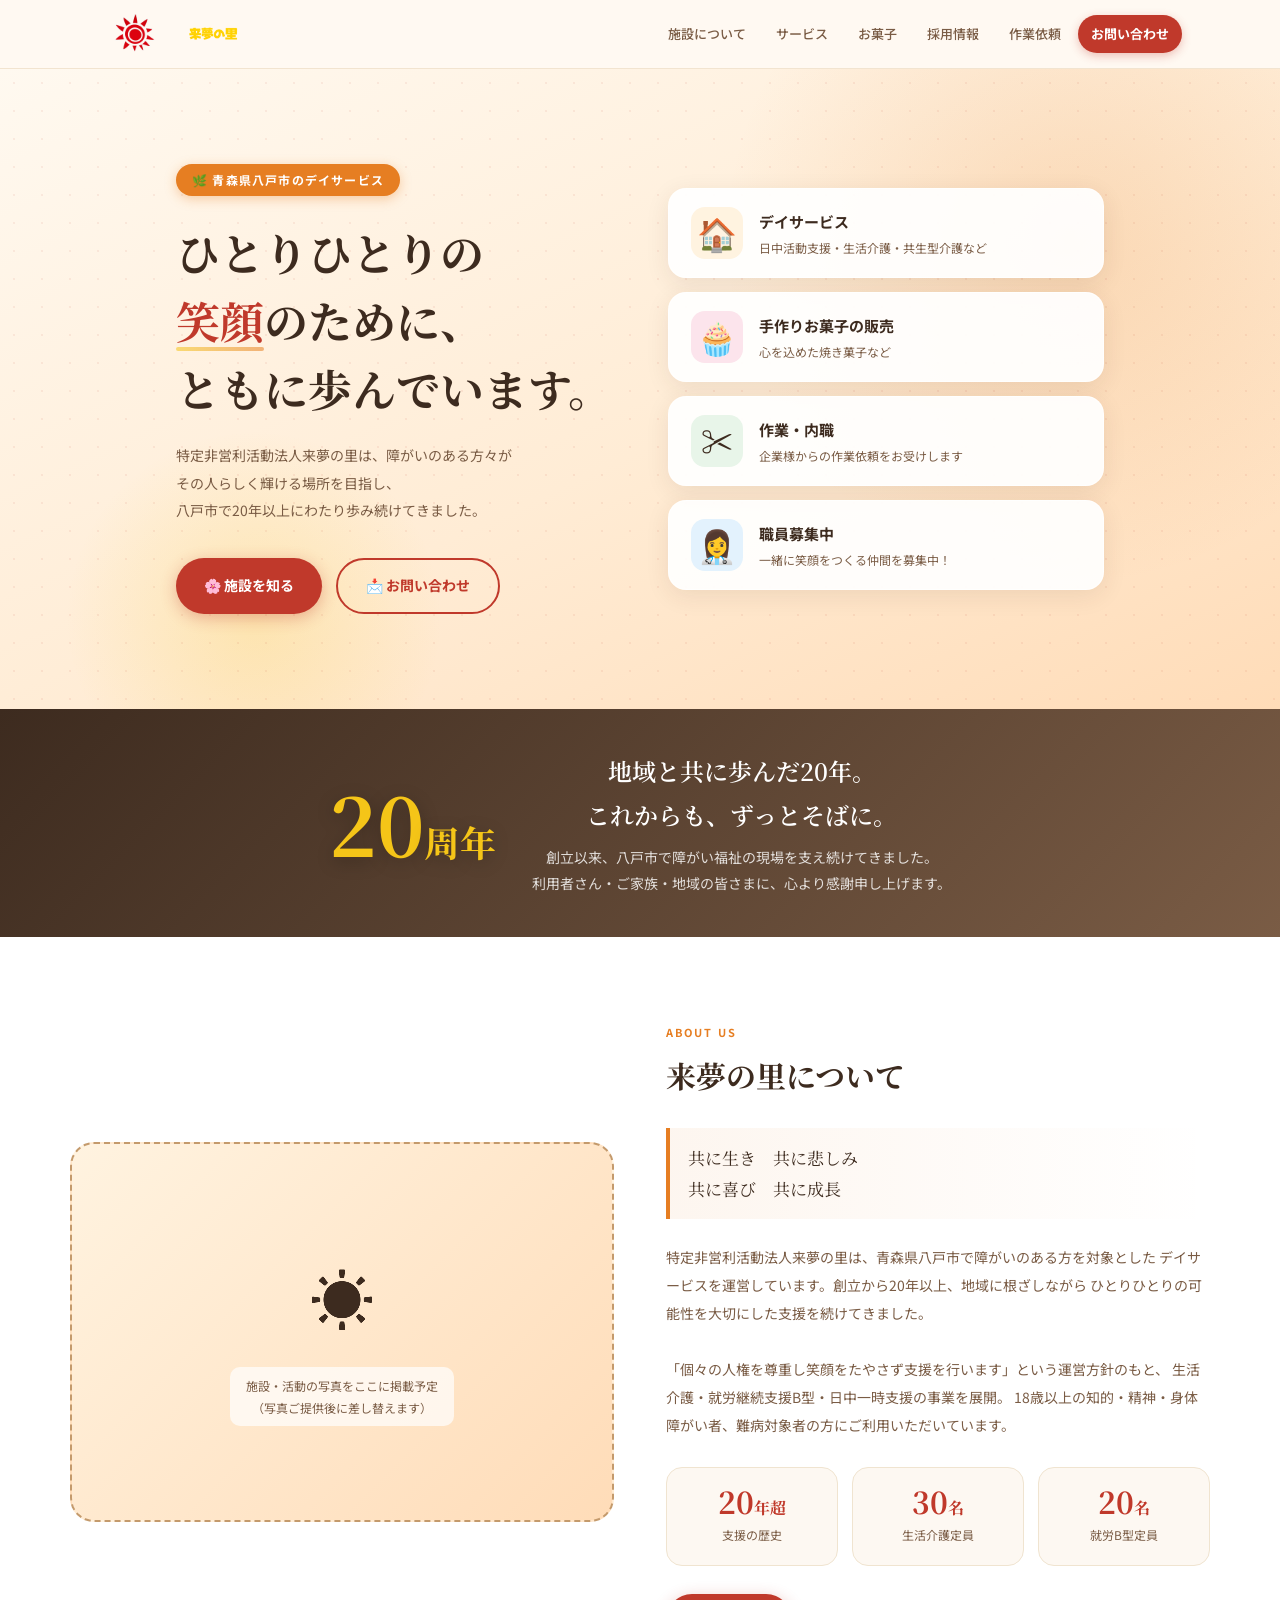
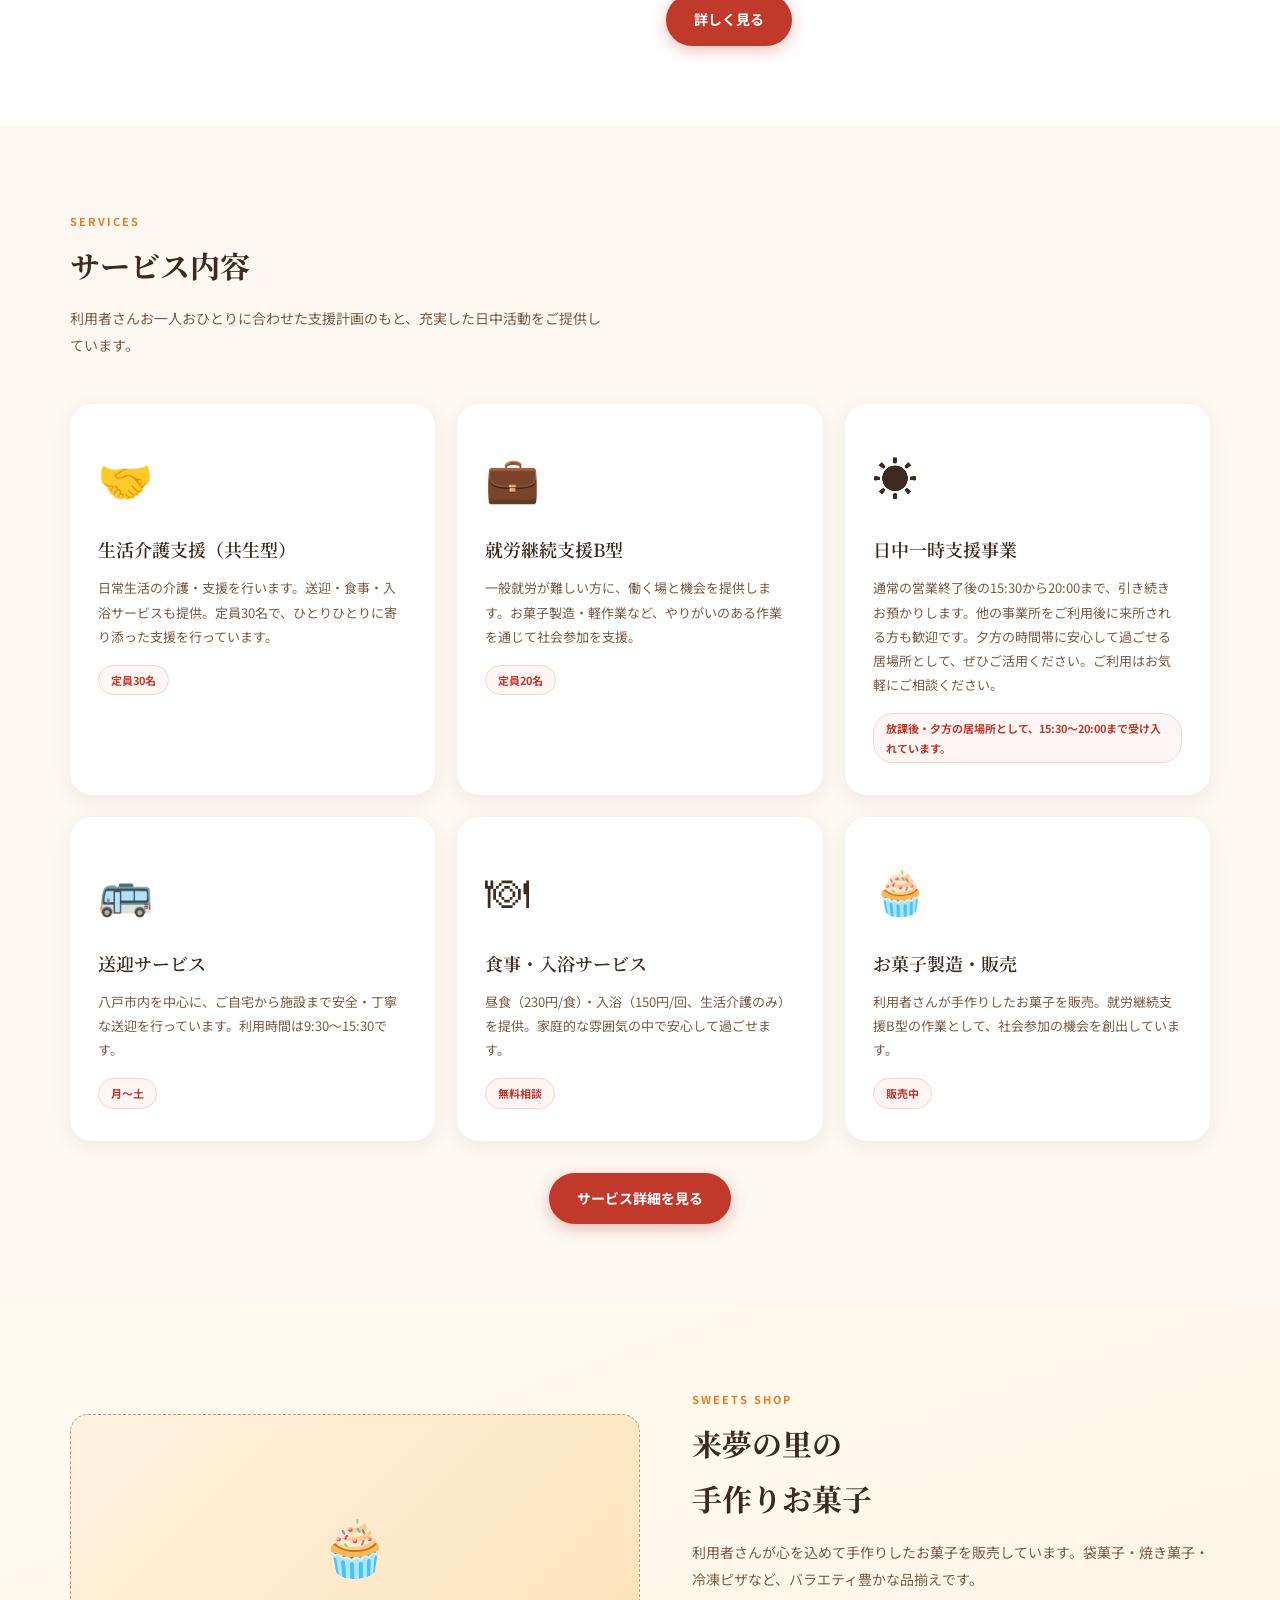
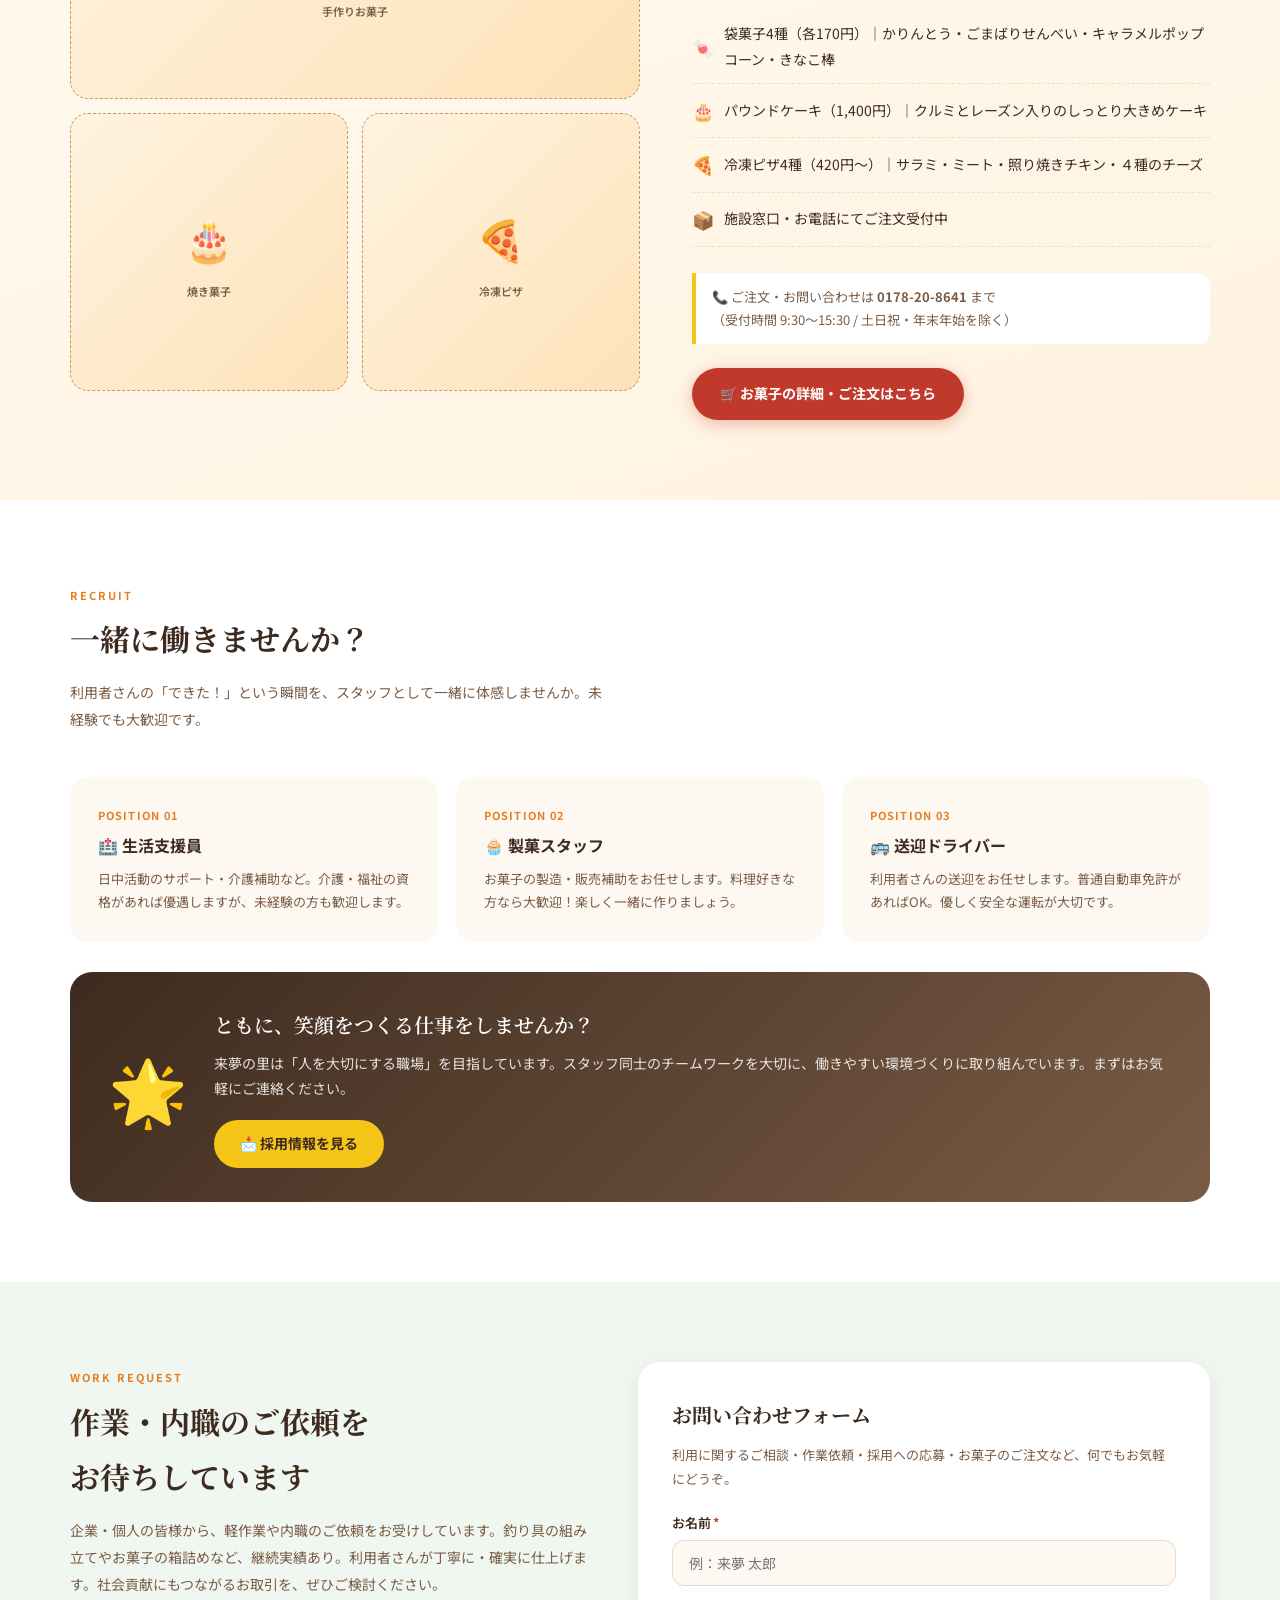
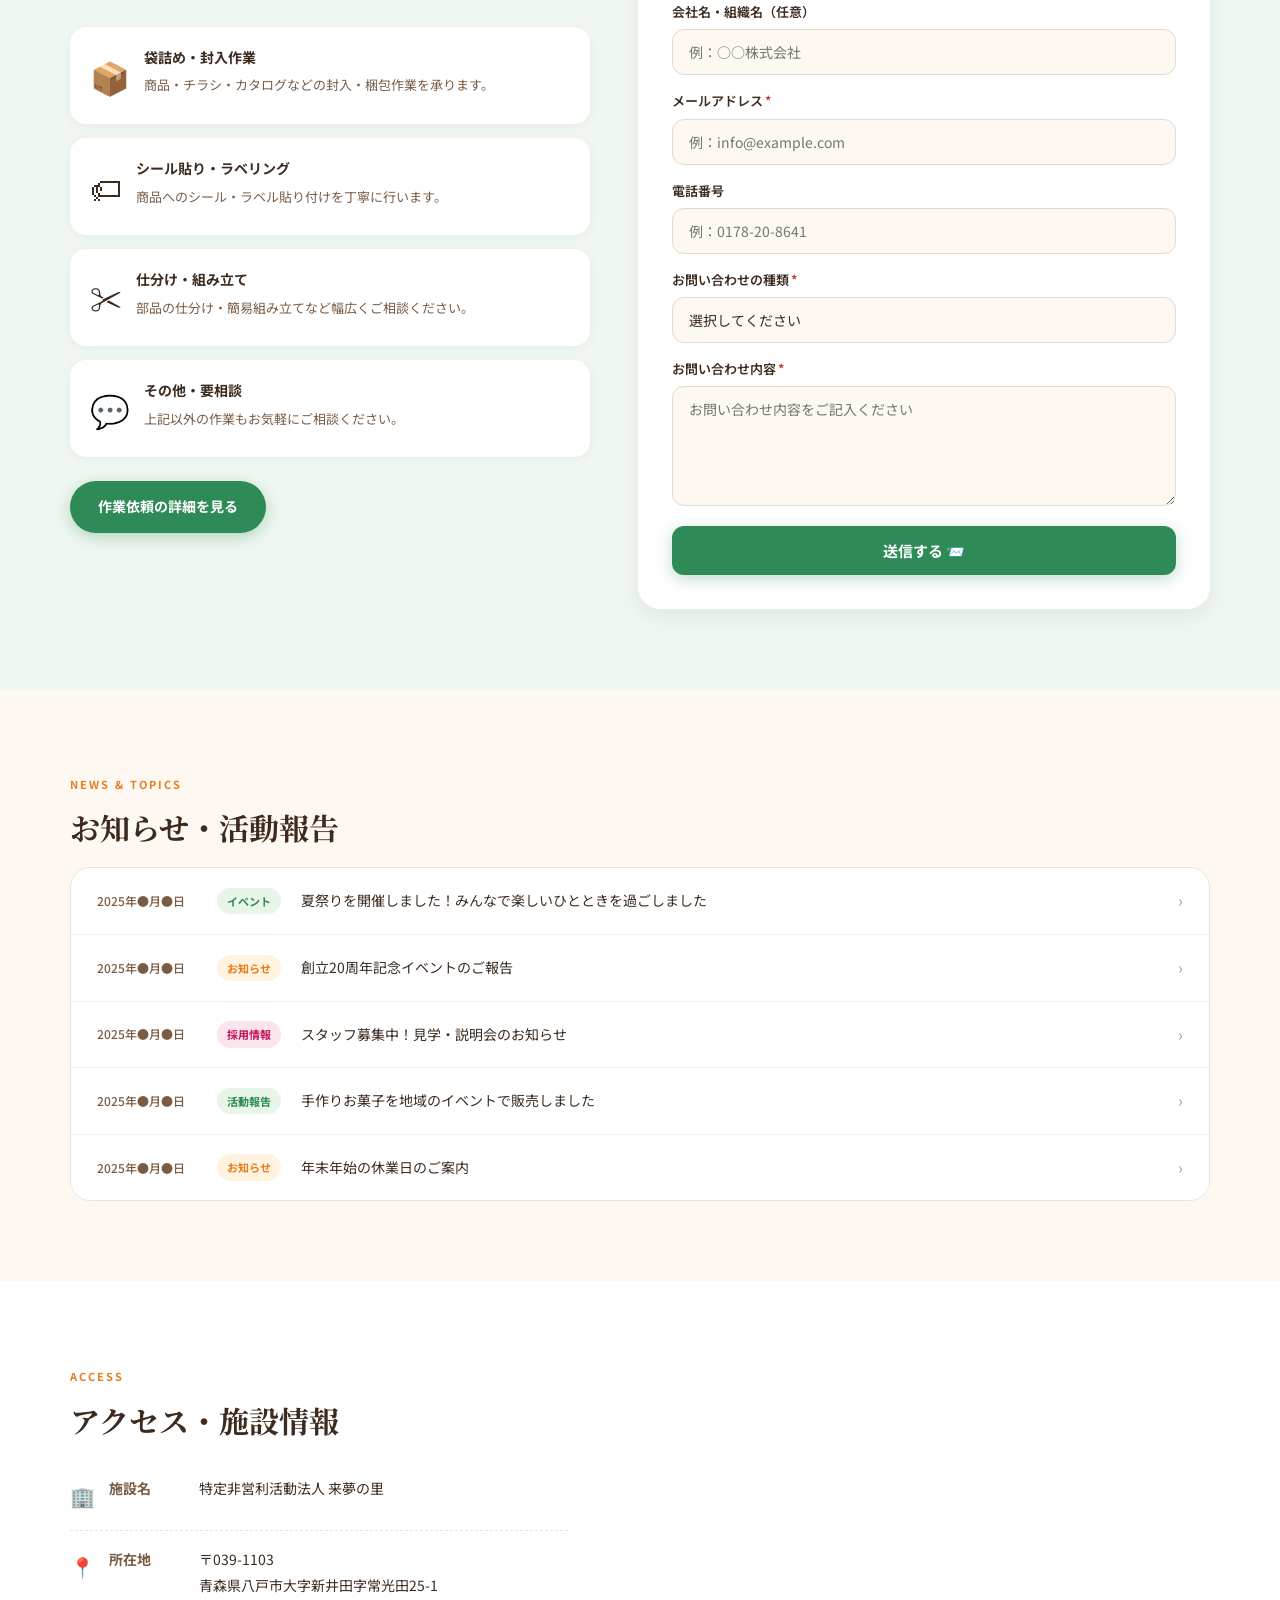
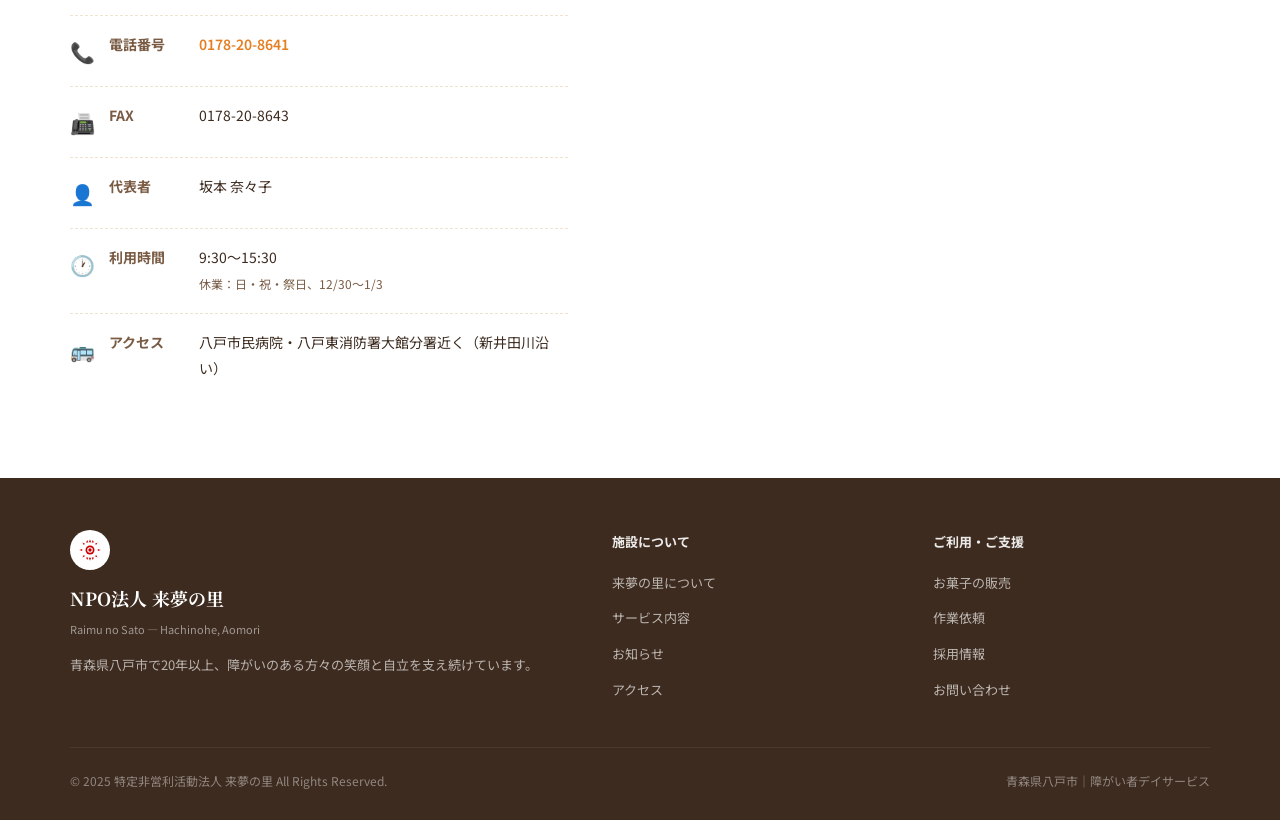
==== commit 4924b939: "トップページお菓子アイコンを更新" ====
--- a/index.html
+++ b/index.html
@@ -143,8 +143,8 @@
     <div class="sw-inner">
       <div class="sw-gallery">
         <div class="sw-img large">🧁<span class="sw-img-label">手作りお菓子</span></div>
-        <div class="sw-img">🍪<span class="sw-img-label">クッキー</span></div>
         <div class="sw-img">🎂<span class="sw-img-label">焼き菓子</span></div>
+        <div class="sw-img">🍕<span class="sw-img-label">冷凍ピザ</span></div>
       </div>
       <div>
         <span class="sec-label">Sweets Shop</span>
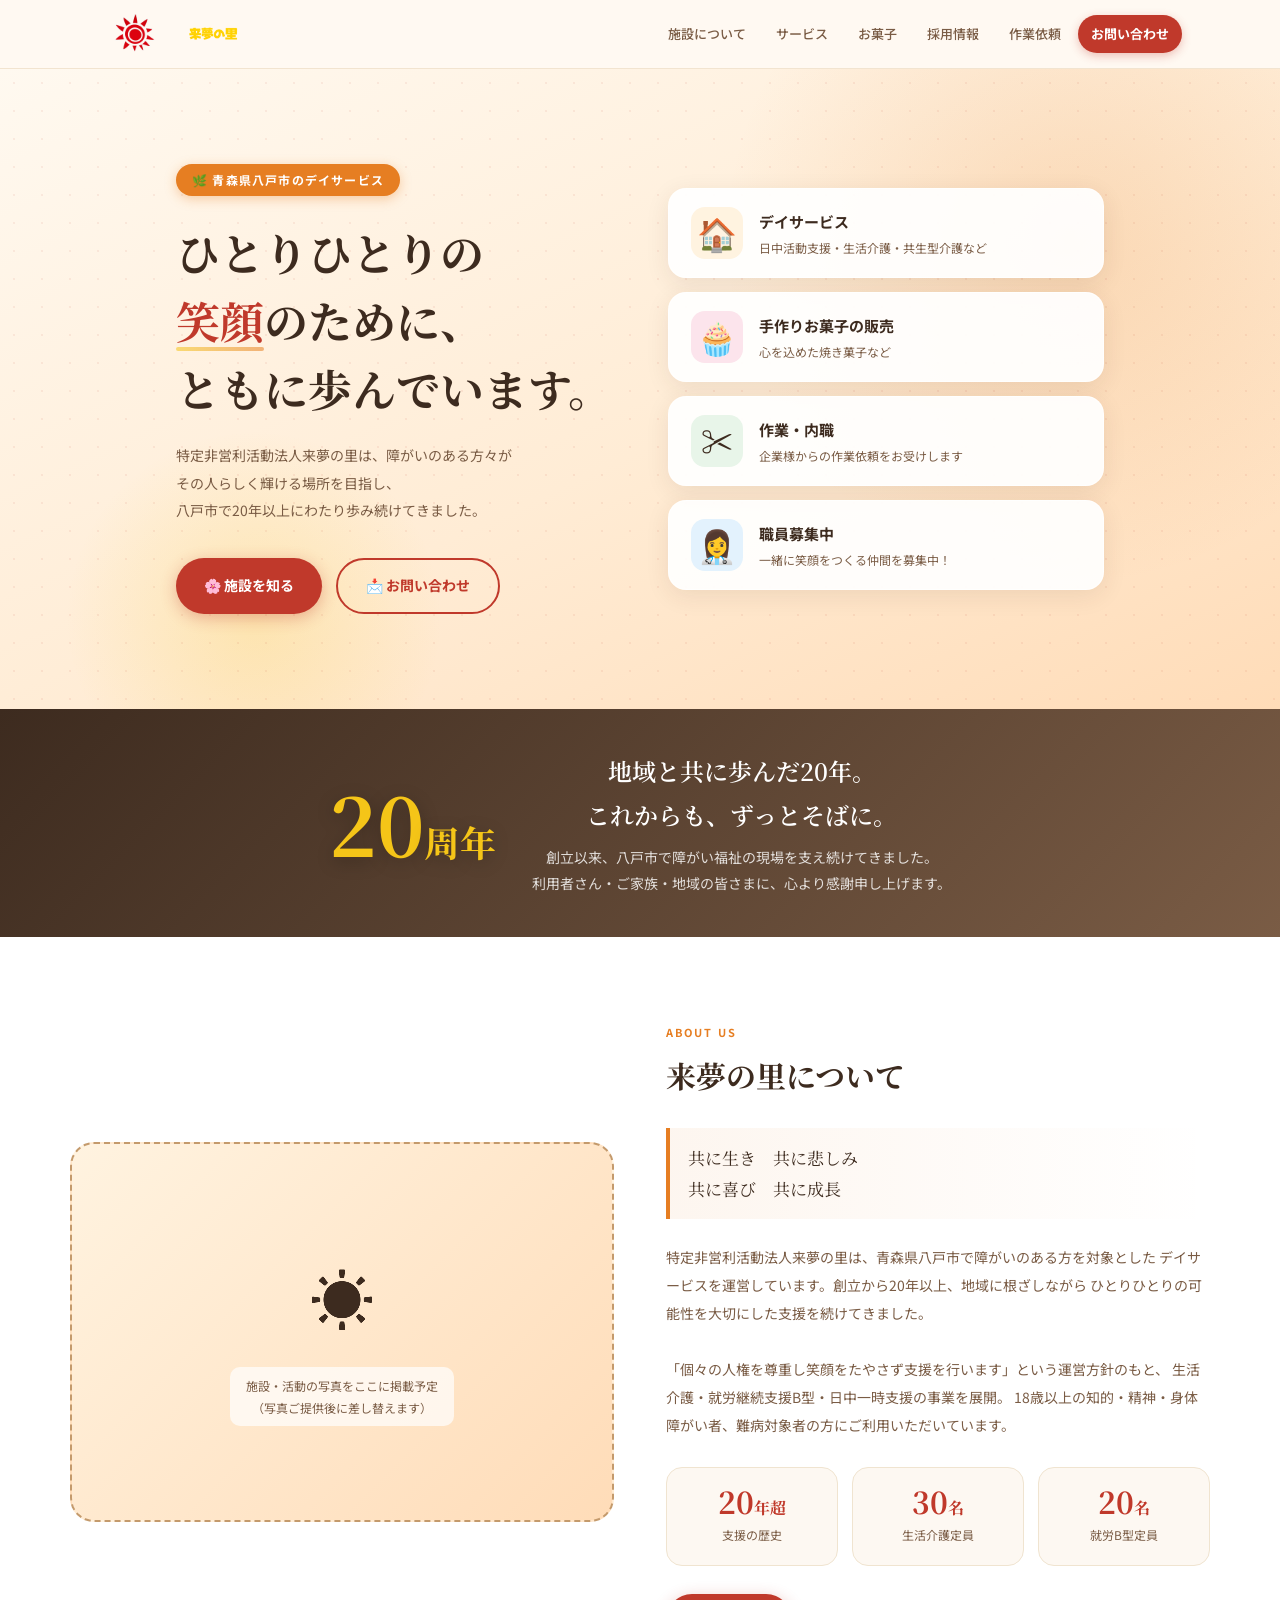
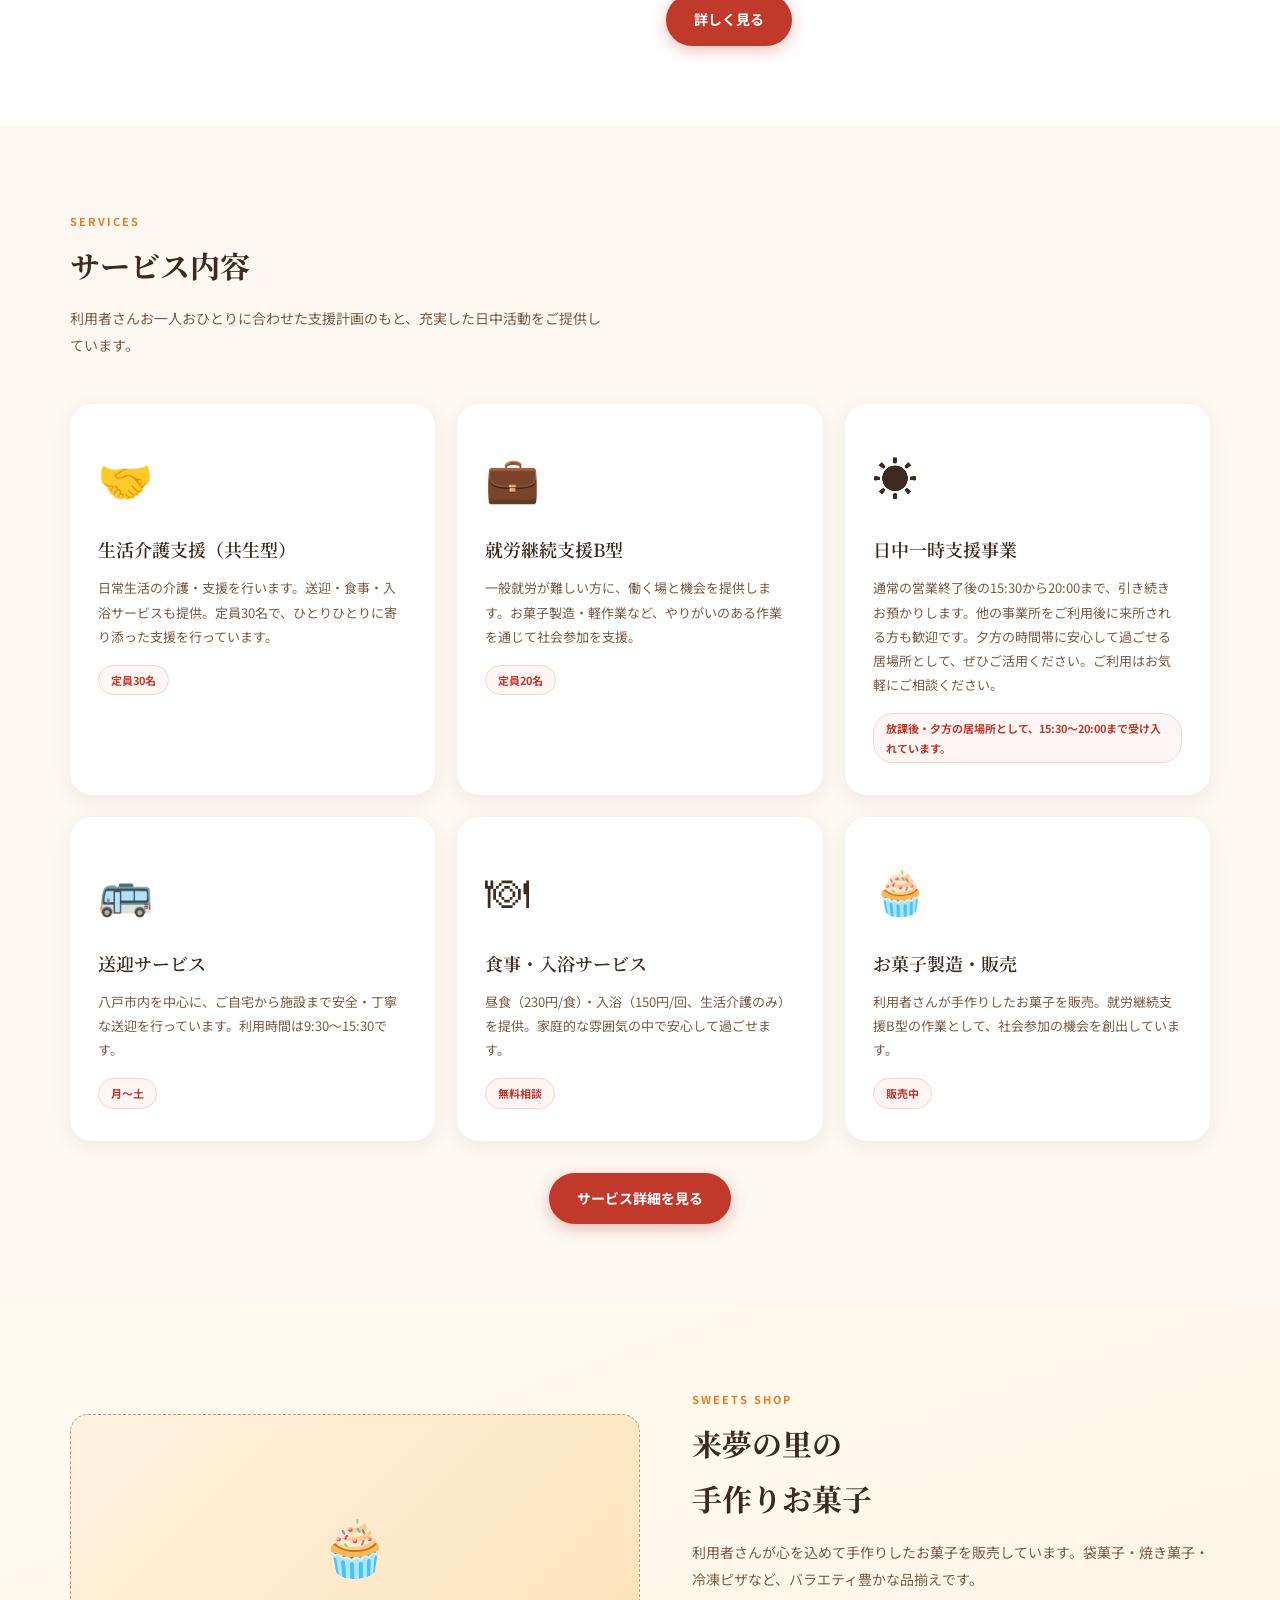
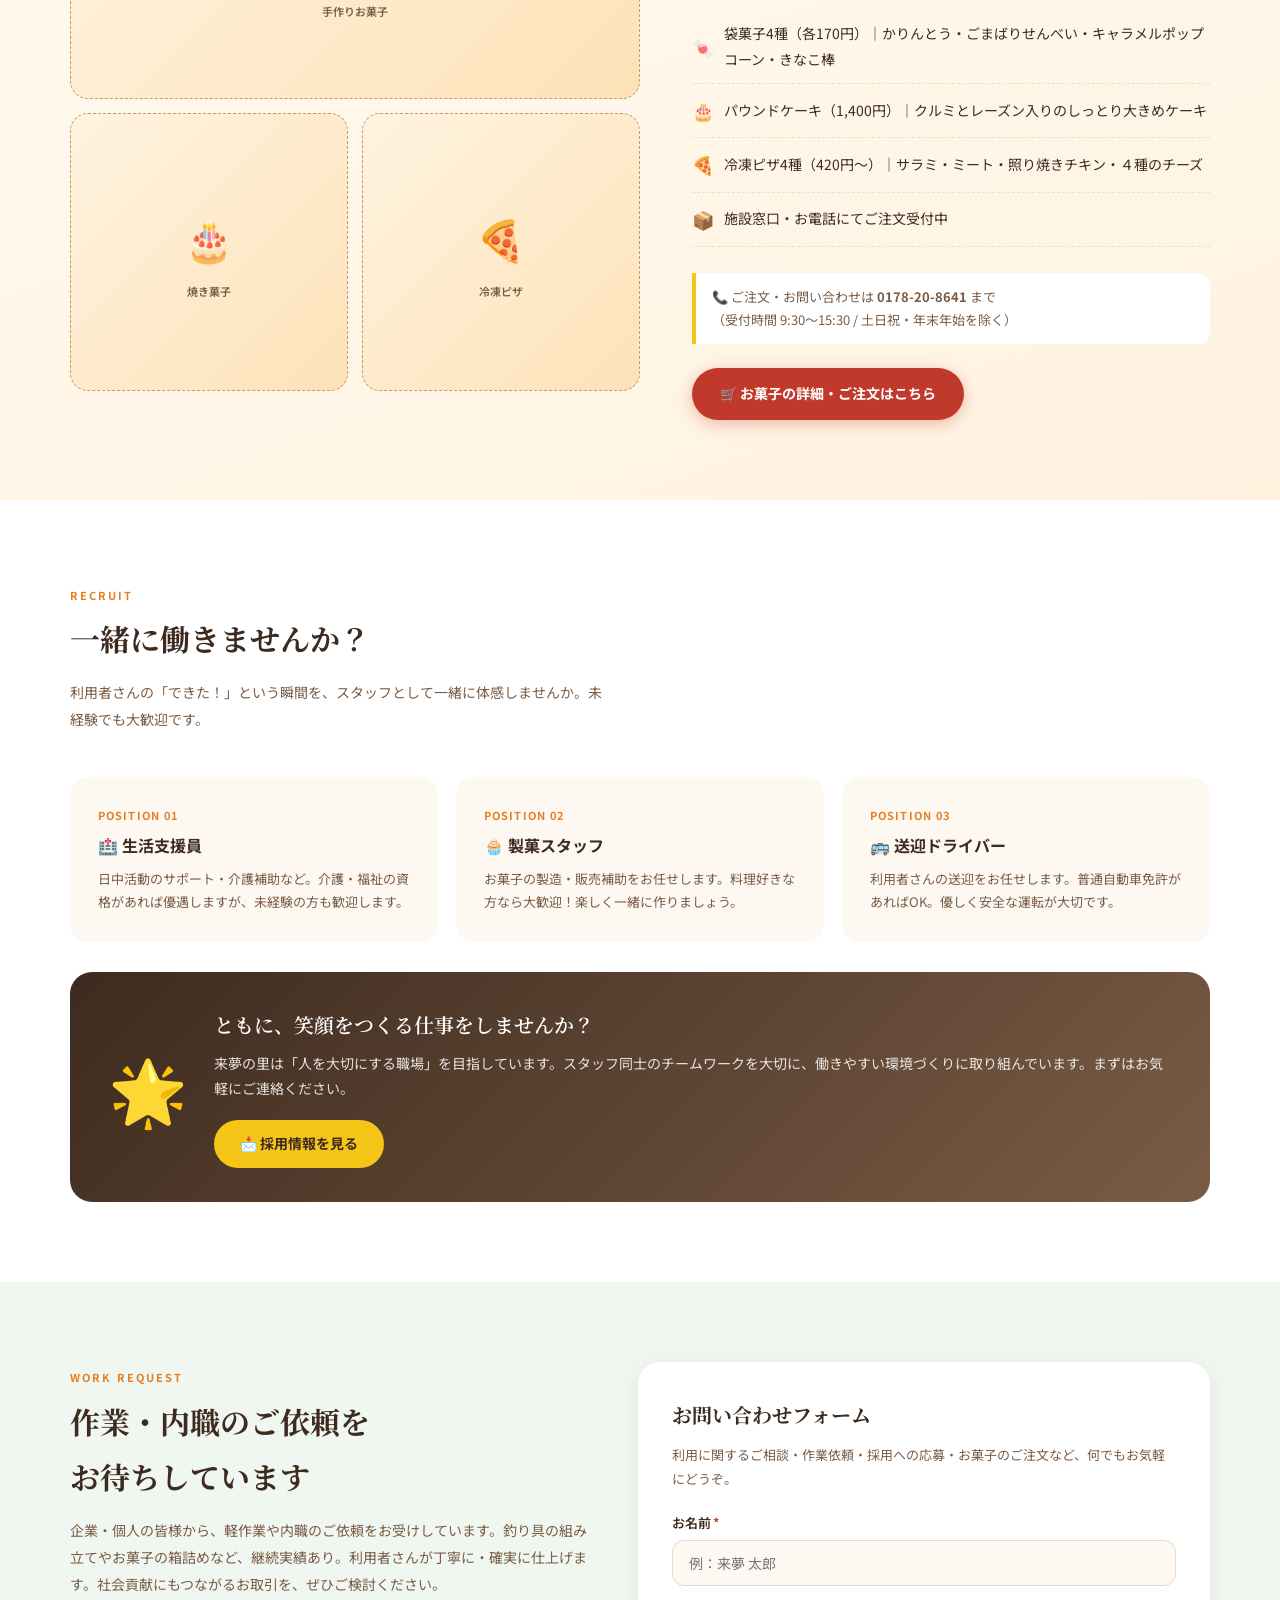
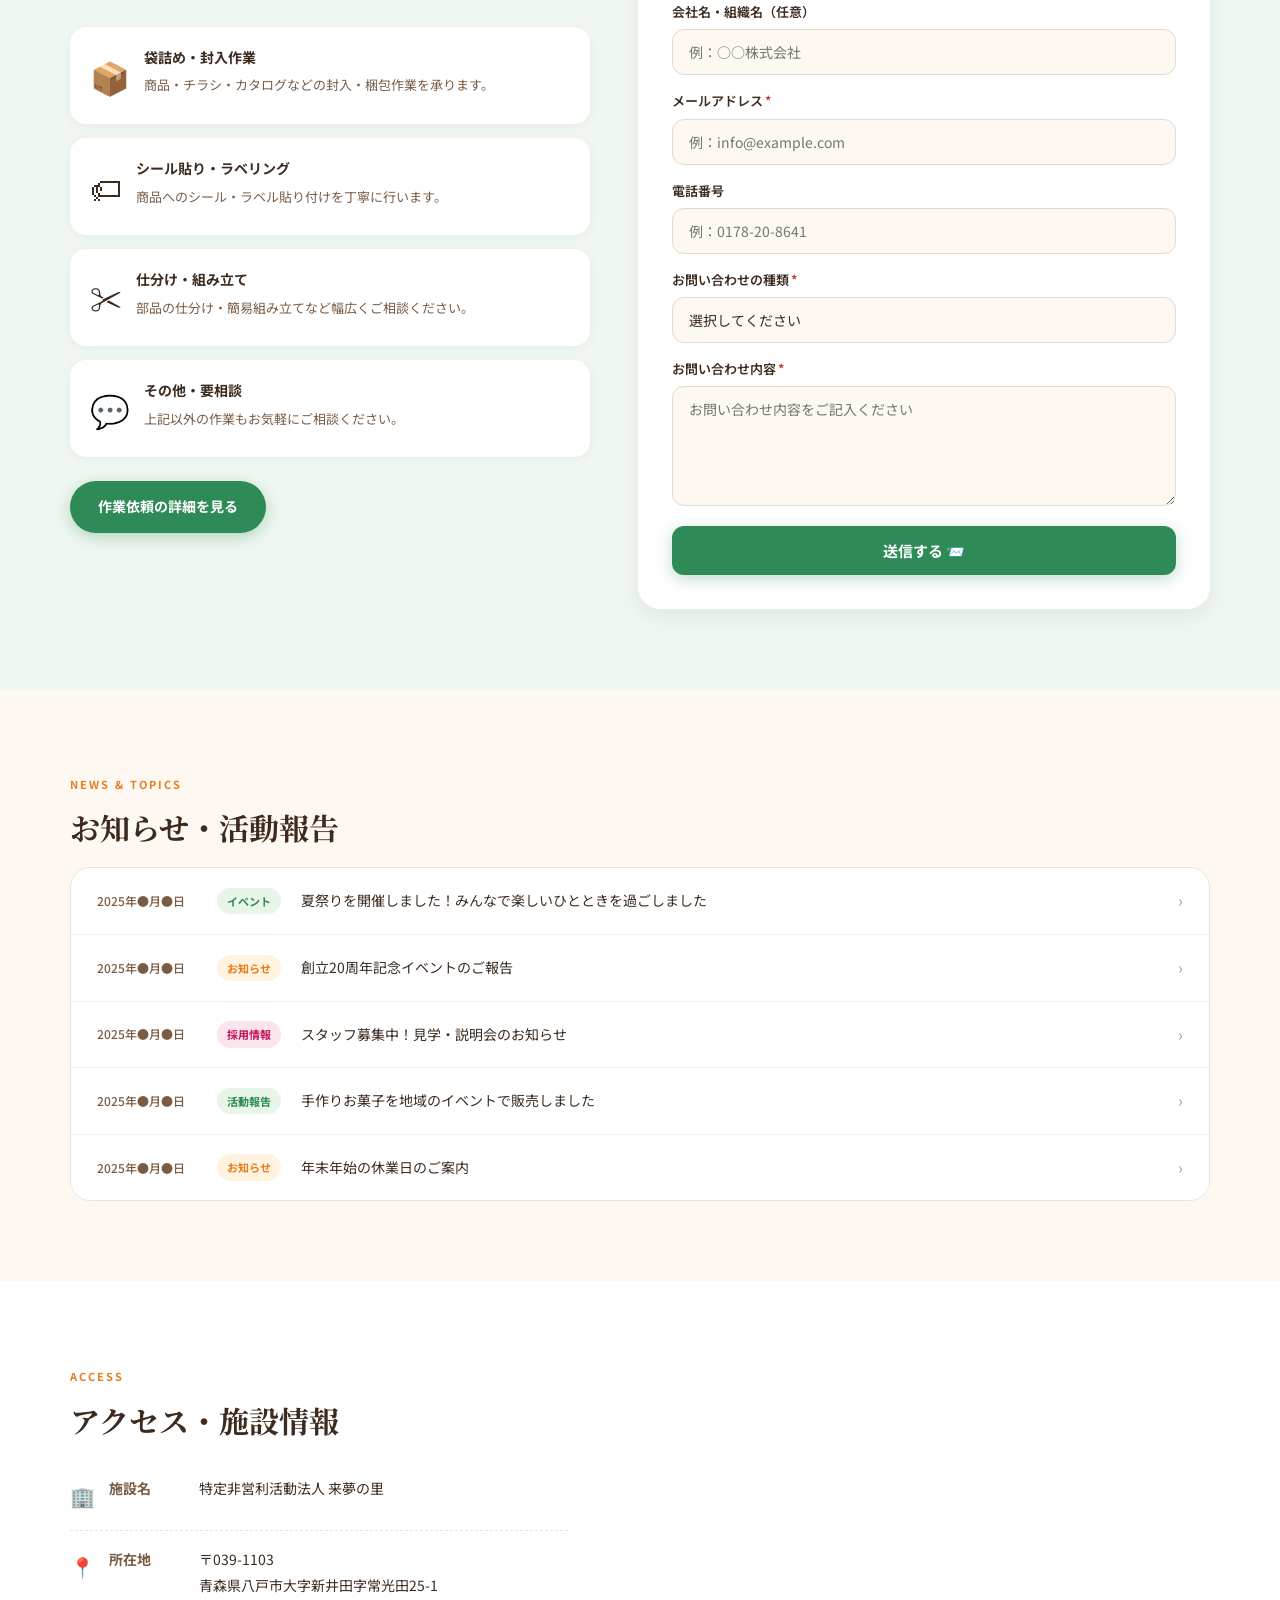
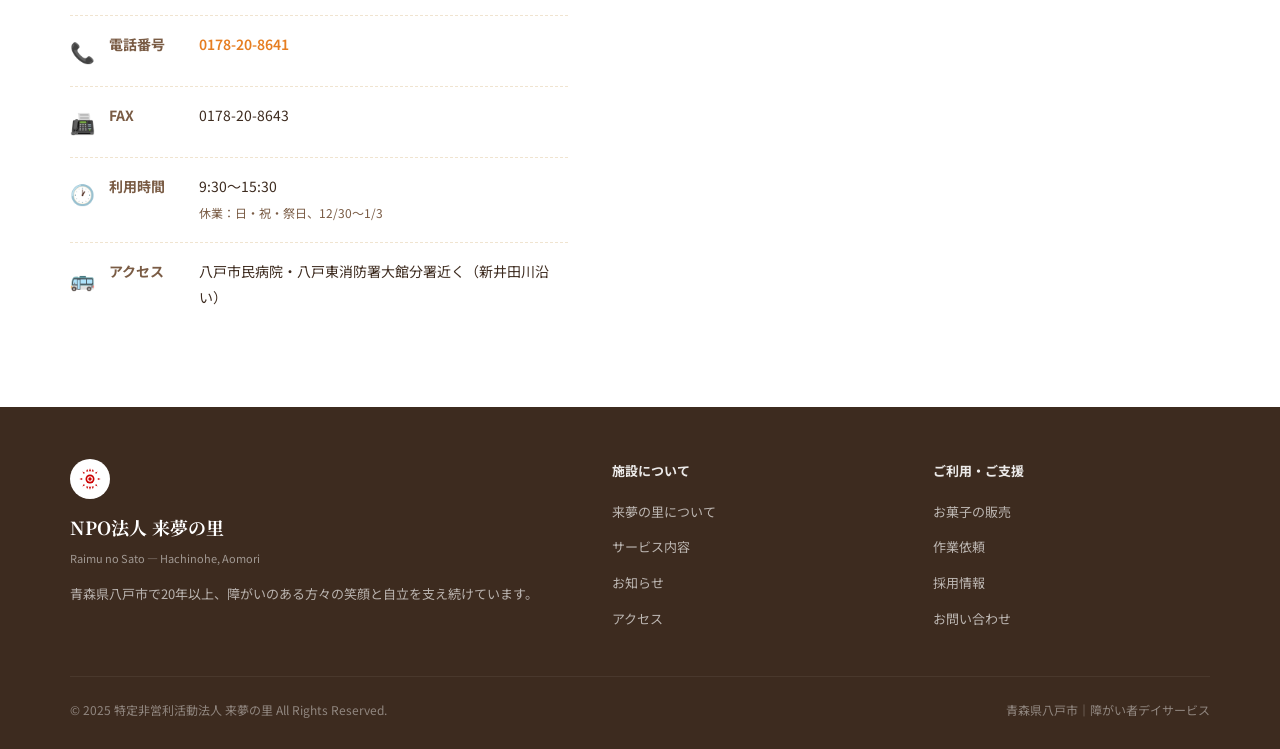
==== commit 761c8a51: "創立年修正・代表者名を削除" ====
--- a/index.html
+++ b/index.html
@@ -212,7 +212,7 @@
       <div class="form-box" id="contact">
         <h3>お問い合わせフォーム</h3>
         <p class="sub">利用に関するご相談・作業依頼・採用への応募・お菓子のご注文など、何でもお気軽にどうぞ。</p>
-        <form action="https://formspree.io/f/XXXXXXXX" method="POST">
+        <form action="https://formspree.io/f/xjglypnk" method="POST">
           <input type="hidden" name="_subject" value="来夢の里 お問い合わせ">
           <div class="form-stack">
             <div class="form-group">
@@ -280,7 +280,6 @@
         <div class="ac-row"><span class="ac-ico">📍</span><span class="ac-key">所在地</span><span>〒039-1103<br>青森県八戸市大字新井田字常光田25-1</span></div>
         <div class="ac-row"><span class="ac-ico">📞</span><span class="ac-key">電話番号</span><span><a href="tel:0178208641" style="color:var(--orange);font-weight:600;text-decoration:none">0178-20-8641</a></span></div>
         <div class="ac-row"><span class="ac-ico">📠</span><span class="ac-key">FAX</span><span>0178-20-8643</span></div>
-        <div class="ac-row"><span class="ac-ico">👤</span><span class="ac-key">代表者</span><span>坂本 奈々子</span></div>
         <div class="ac-row"><span class="ac-ico">🕐</span><span class="ac-key">利用時間</span><span>9:30〜15:30<br><span style="font-size:12px;color:var(--mid)">休業：日・祝・祭日、12/30〜1/3</span></span></div>
         <div class="ac-row"><span class="ac-ico">🚌</span><span class="ac-key">アクセス</span><span>八戸市民病院・八戸東消防署大館分署近く（新井田川沿い）</span></div>
       </div>
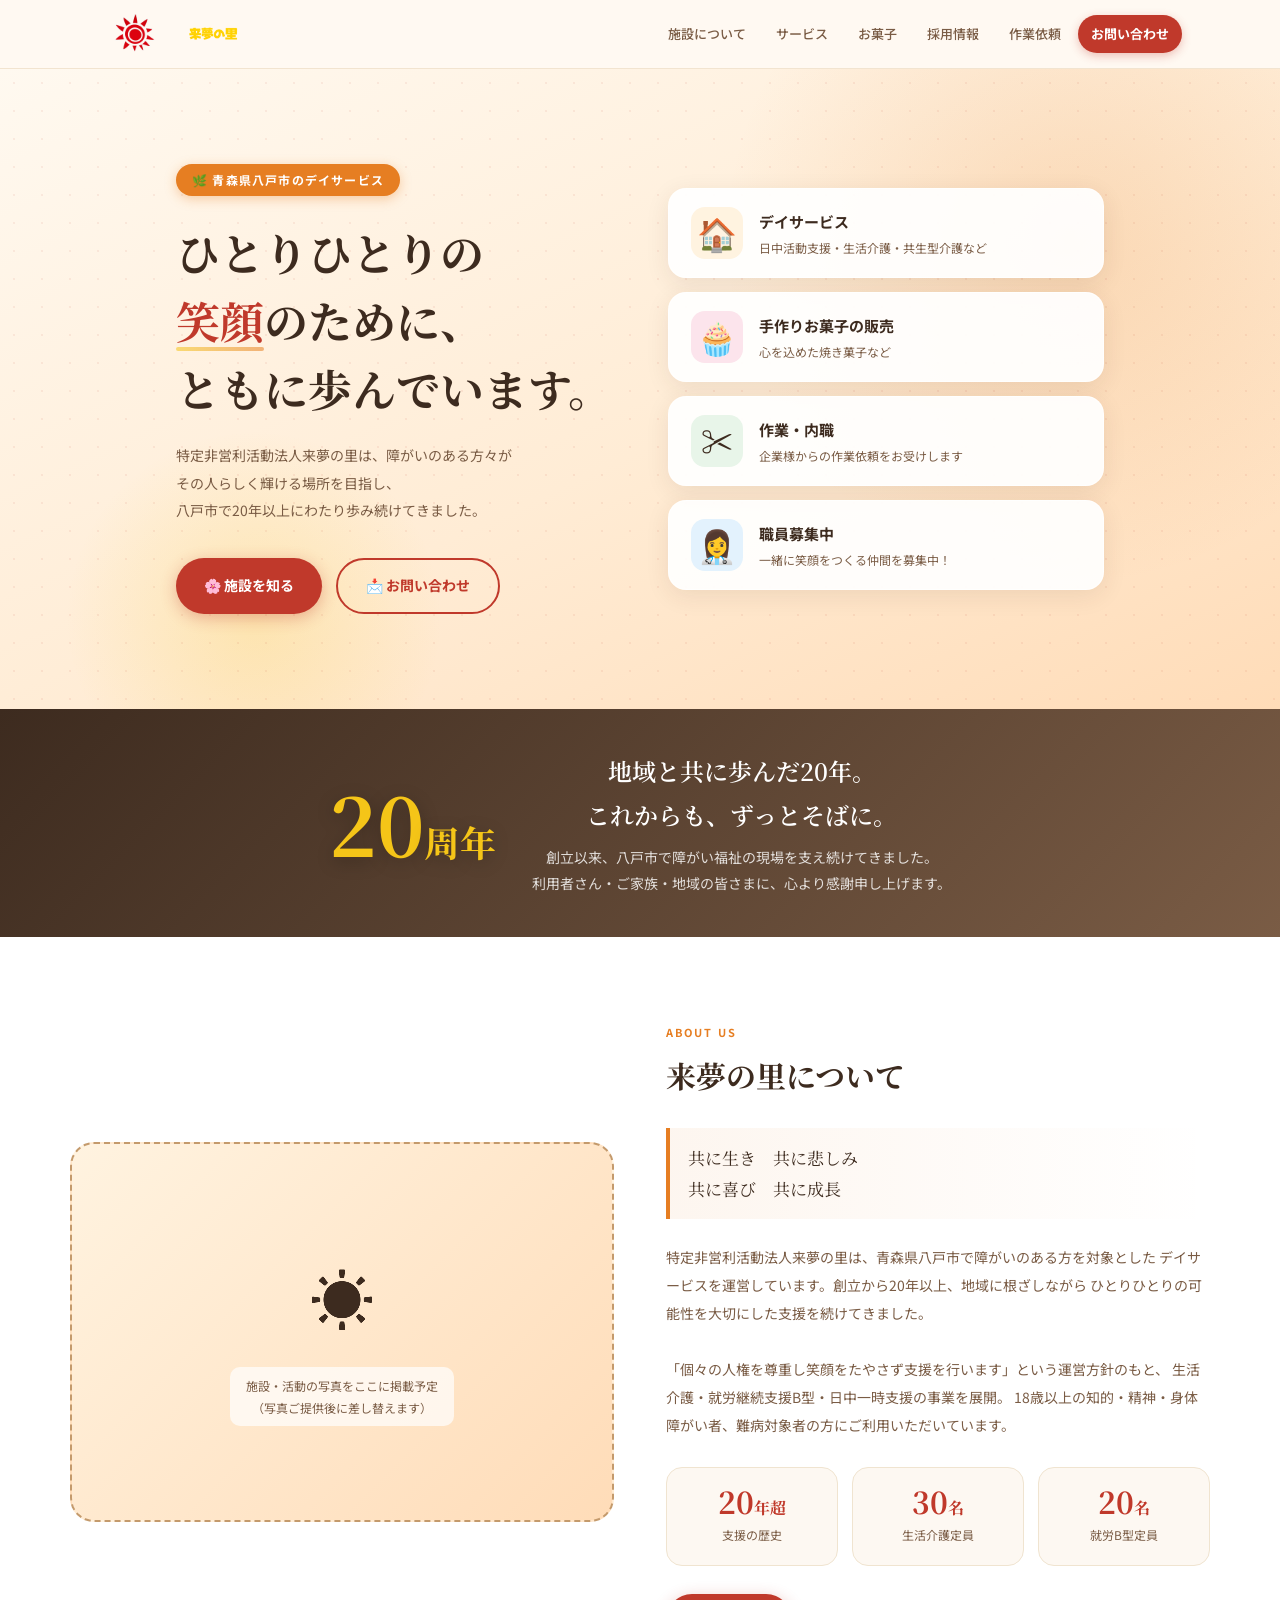
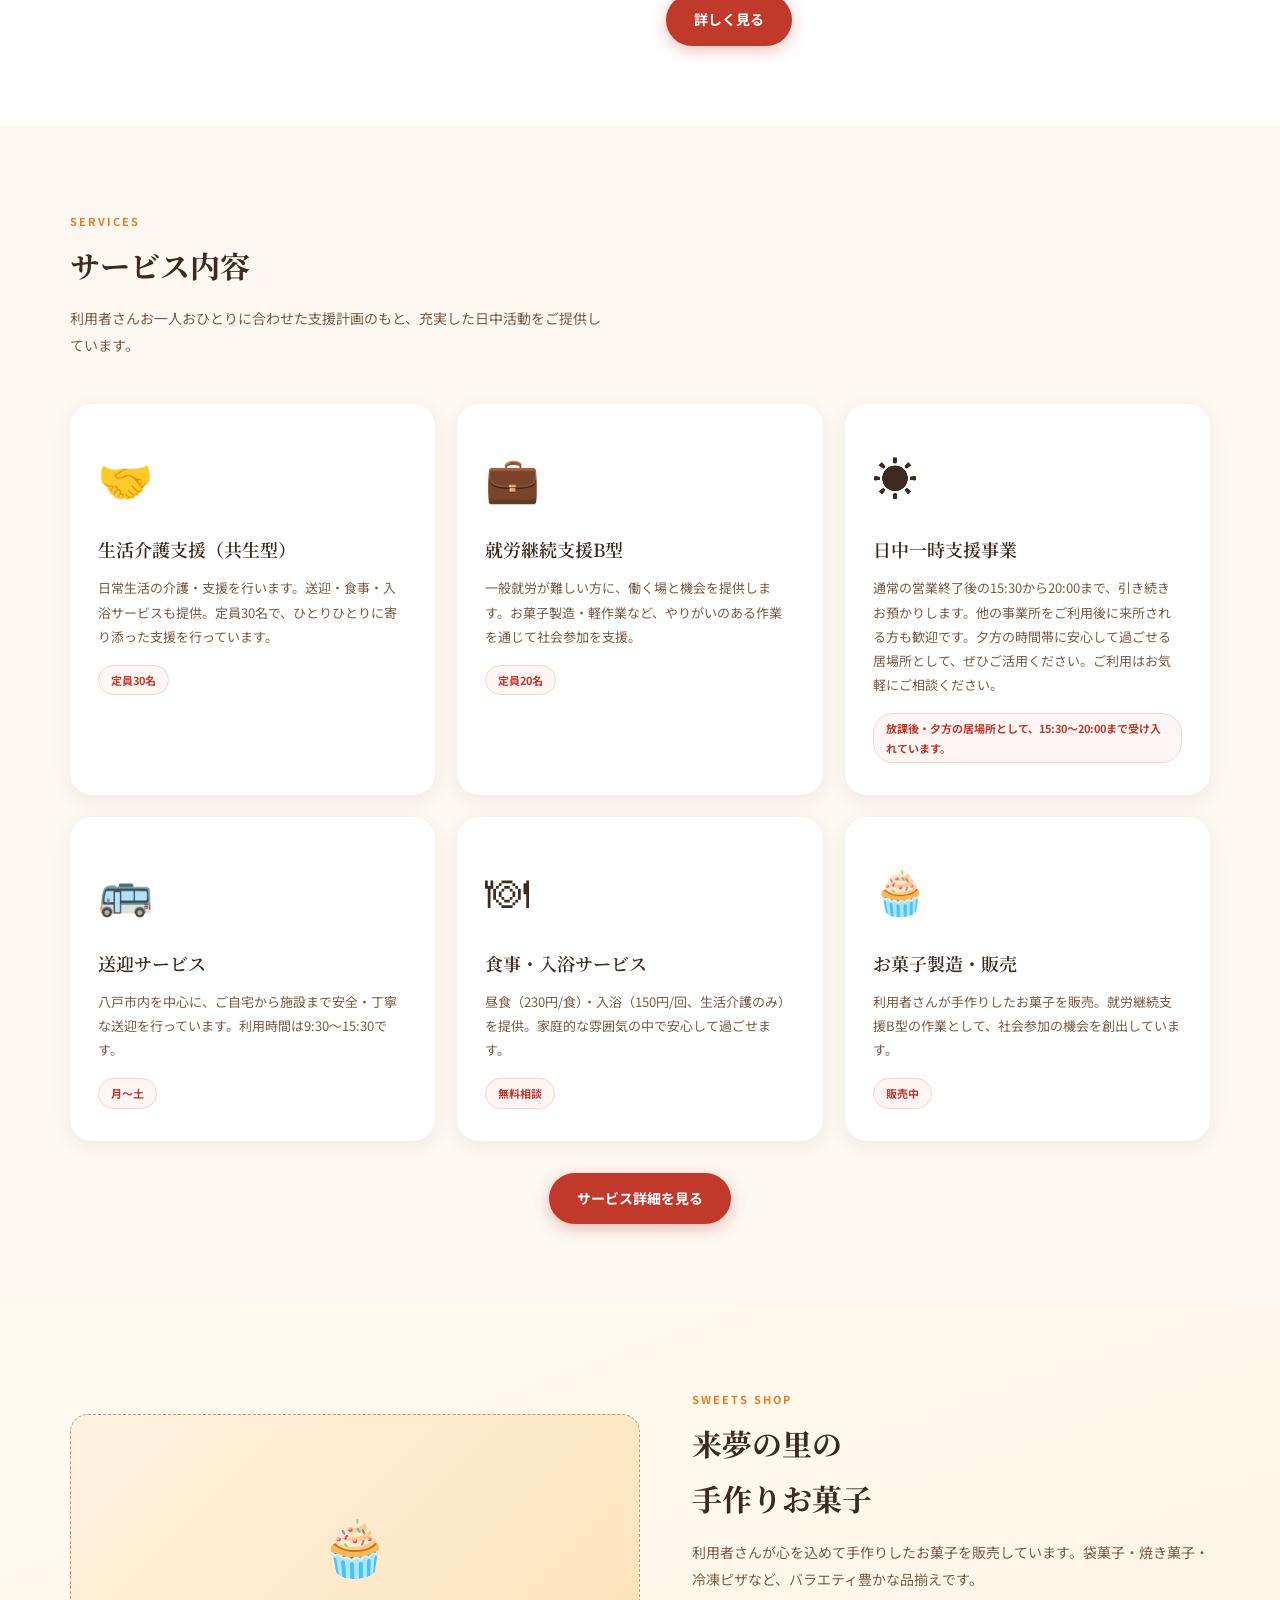
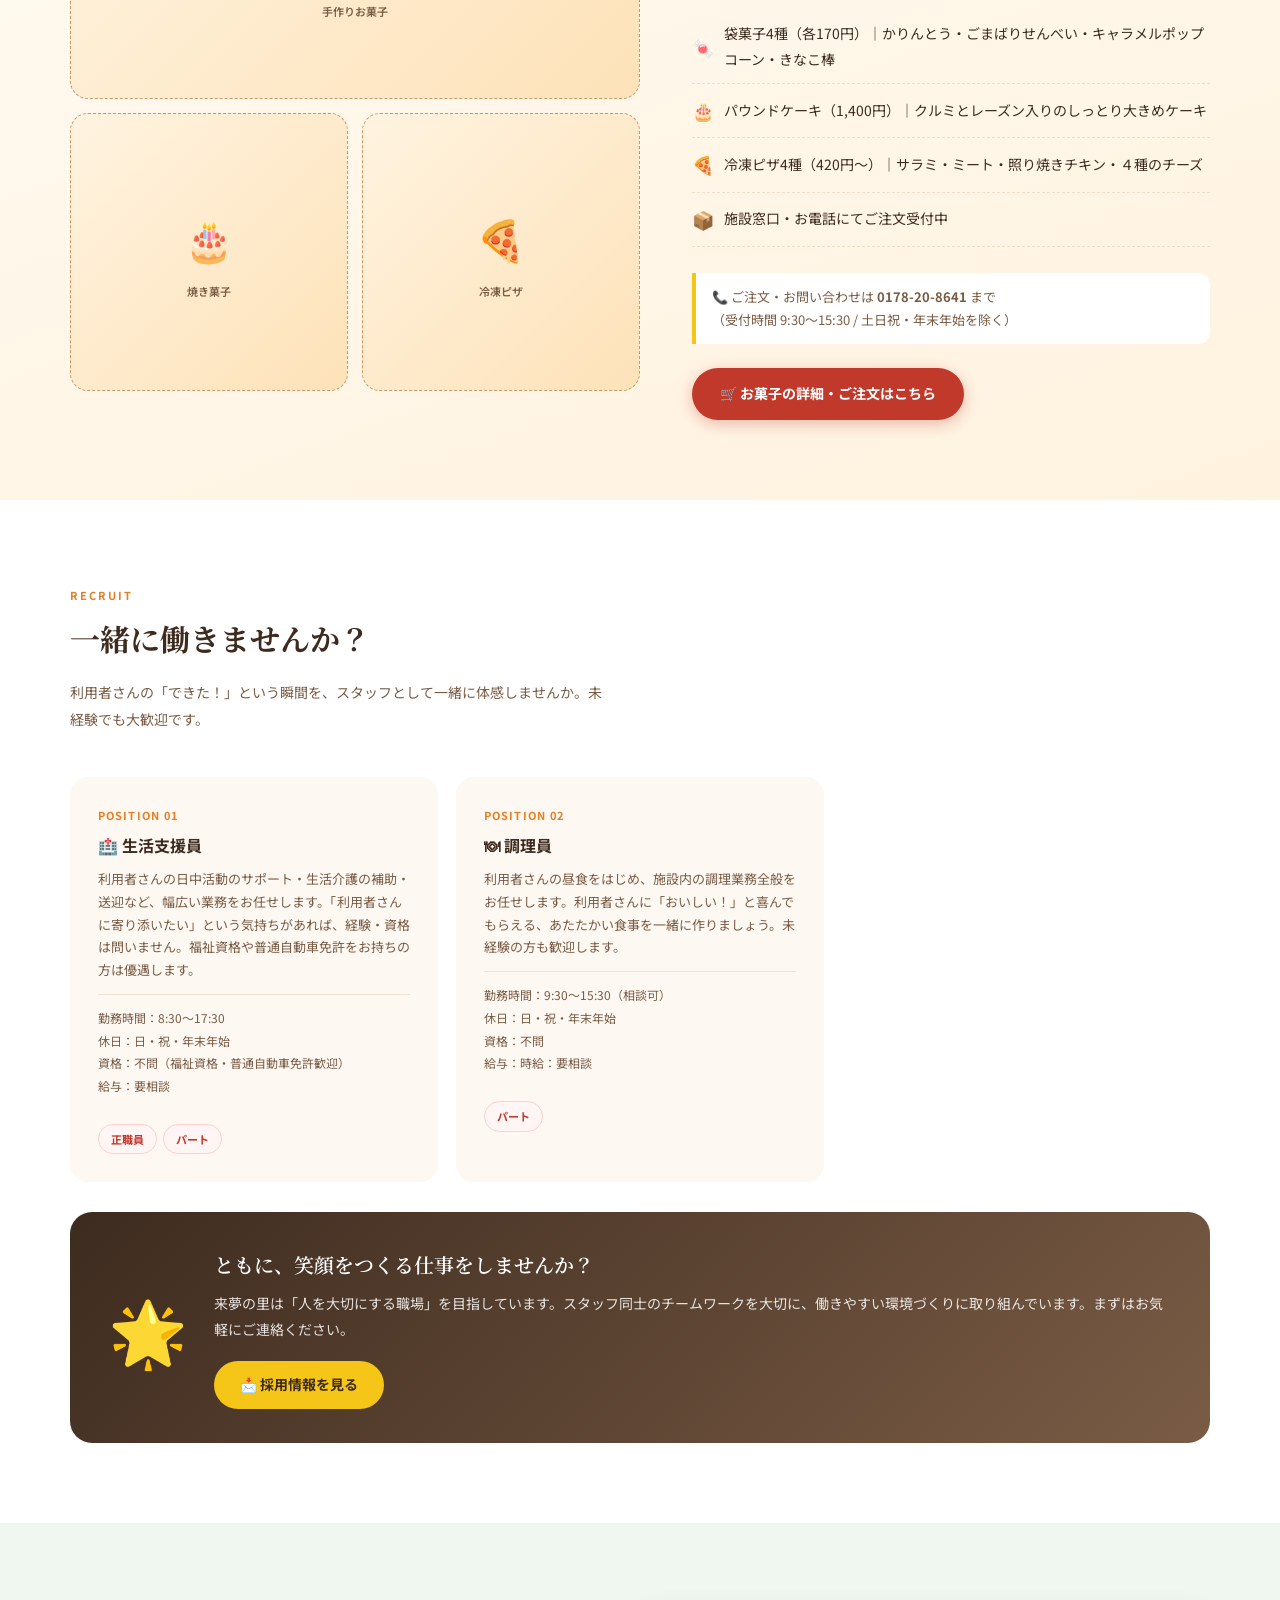
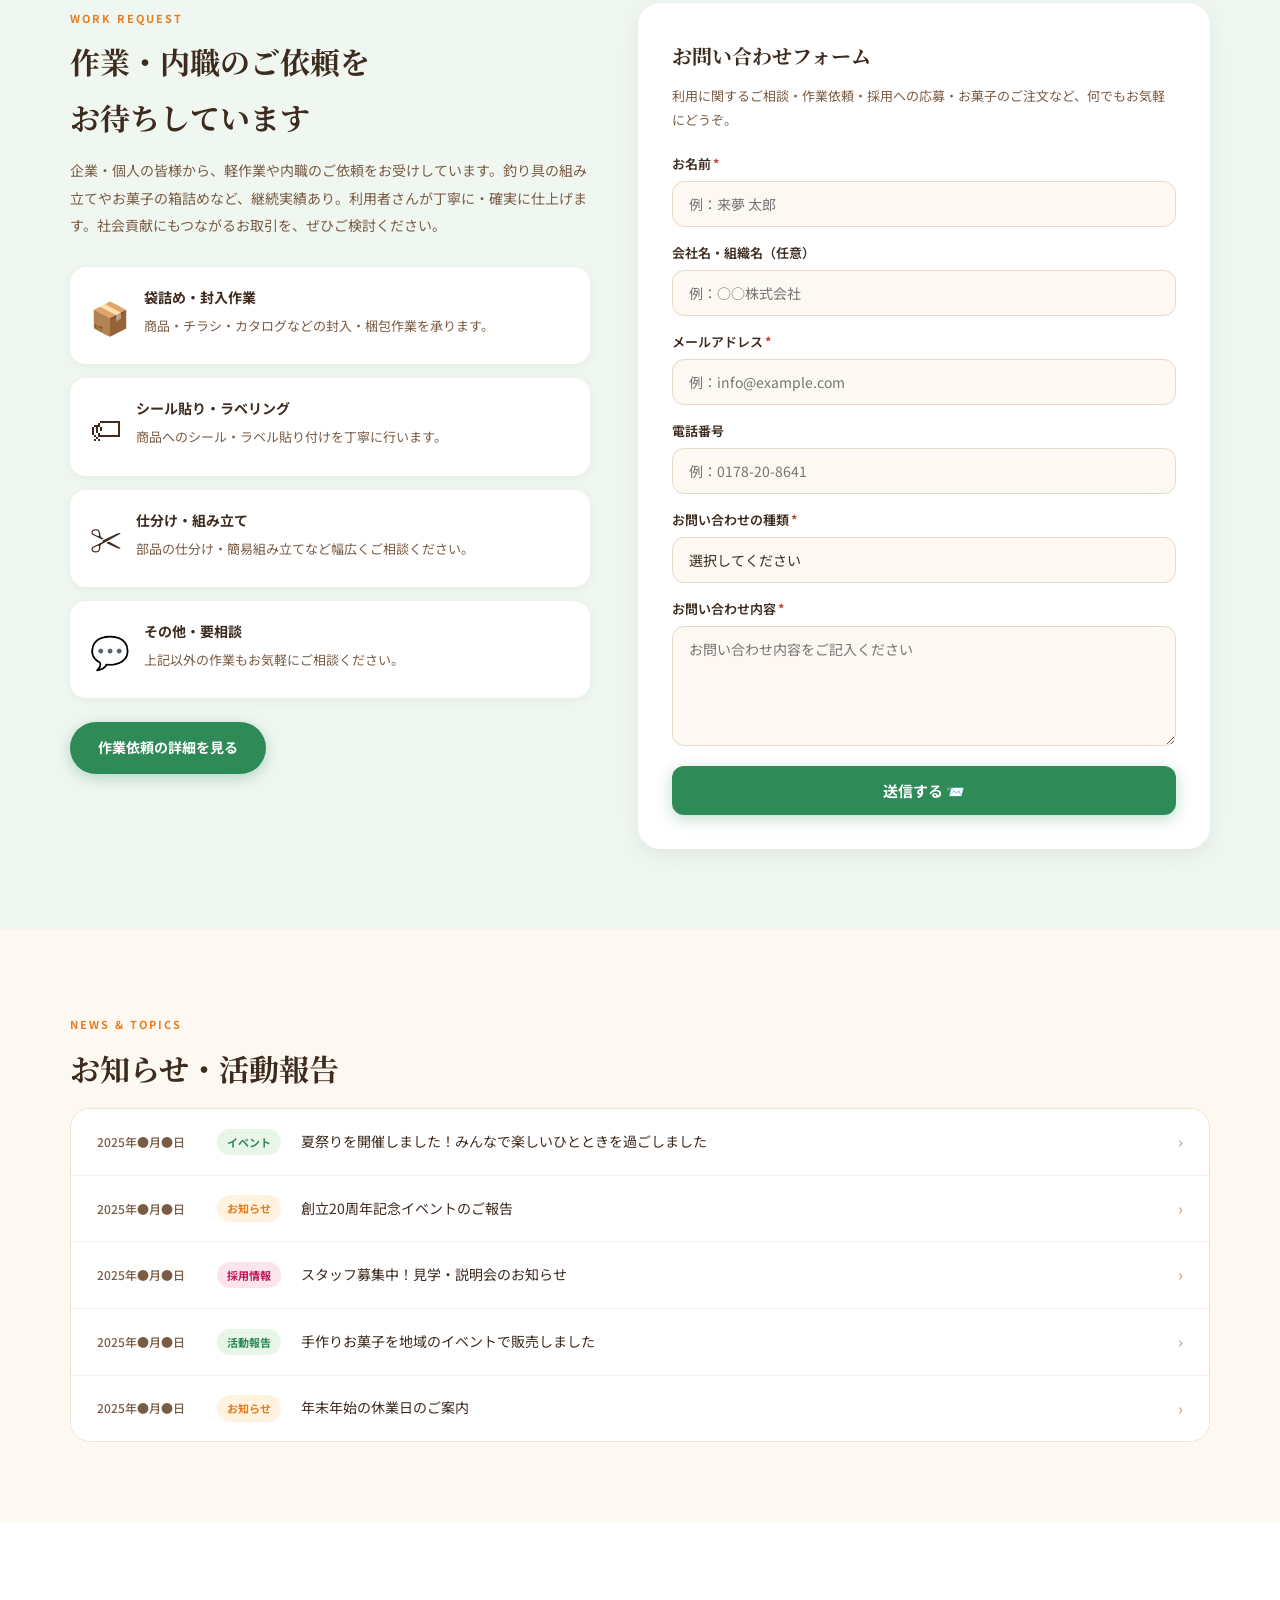
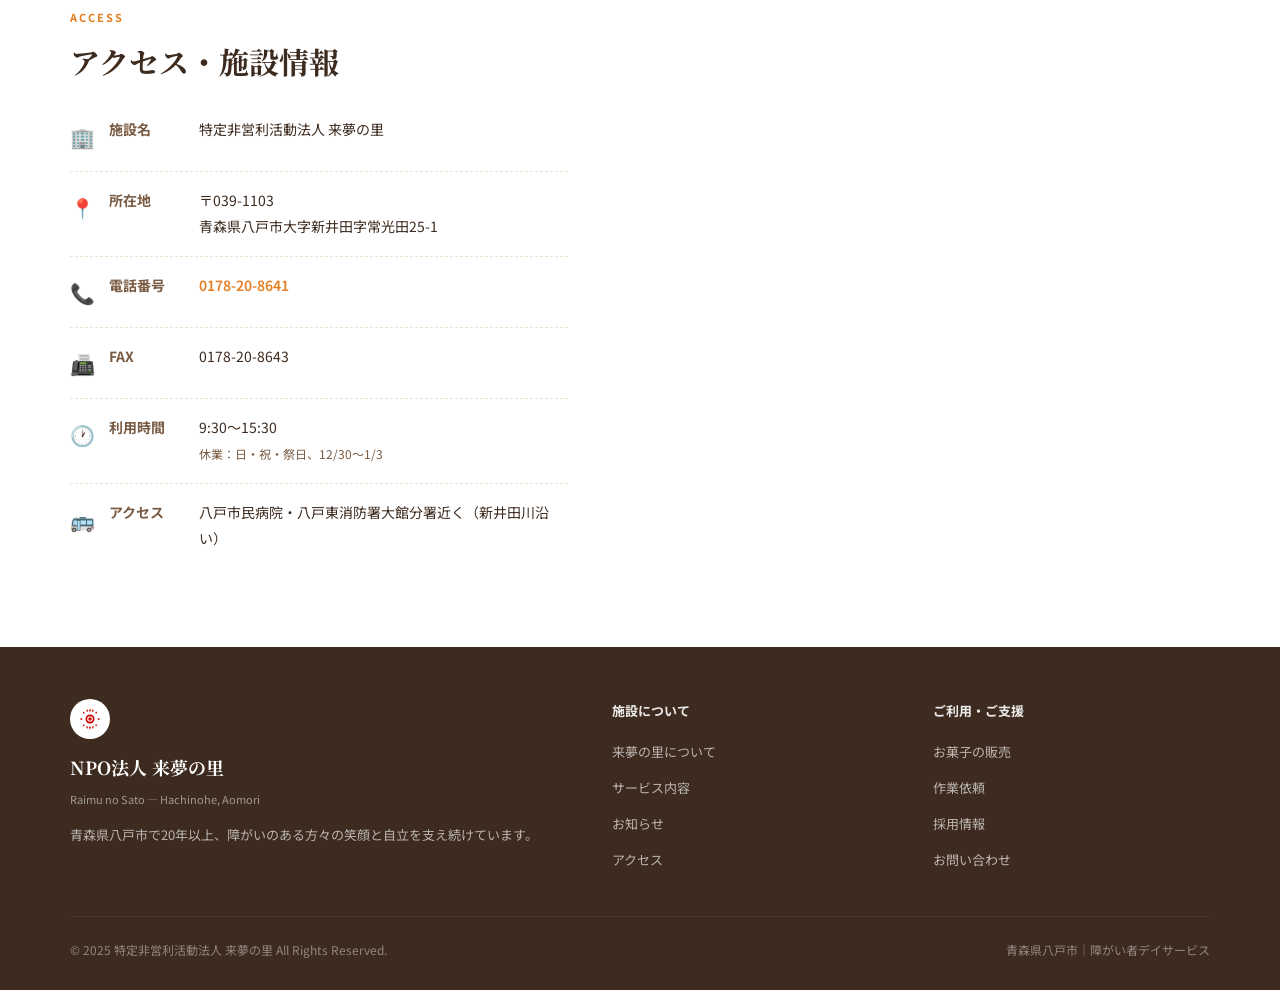
==== commit 080d5ce2: "トップページの募集職種を生活支援員・調理員に修正" ====
--- a/index.html
+++ b/index.html
@@ -174,9 +174,28 @@
     <h2 class="sec-title">一緒に働きませんか？</h2>
     <p class="sec-desc">利用者さんの「できた！」という瞬間を、スタッフとして一緒に体感しませんか。未経験でも大歓迎です。</p>
     <div class="rc-grid">
-      <div class="rc-card"><span class="rc-lbl">POSITION 01</span><h3>🏥 生活支援員</h3><p>日中活動のサポート・介護補助など。介護・福祉の資格があれば優遇しますが、未経験の方も歓迎します。</p></div>
-      <div class="rc-card"><span class="rc-lbl">POSITION 02</span><h3>🧁 製菓スタッフ</h3><p>お菓子の製造・販売補助をお任せします。料理好きな方なら大歓迎！楽しく一緒に作りましょう。</p></div>
-      <div class="rc-card"><span class="rc-lbl">POSITION 03</span><h3>🚌 送迎ドライバー</h3><p>利用者さんの送迎をお任せします。普通自動車免許があればOK。優しく安全な運転が大切です。</p></div>
+      <div class="rc-card">
+        <span class="rc-lbl">POSITION 01</span>
+        <h3>🏥 生活支援員</h3>
+        <p>利用者さんの日中活動のサポート・生活介護の補助・送迎など、幅広い業務をお任せします。「利用者さんに寄り添いたい」という気持ちがあれば、経験・資格は問いません。福祉資格や普通自動車免許をお持ちの方は優遇します。</p>
+        <div style="margin-top:12px;font-size:12px;color:var(--mid);line-height:1.9;border-top:1px solid #f0e4d0;padding-top:12px">
+          勤務時間：8:30〜17:30<br>休日：日・祝・年末年始<br>資格：不問（福祉資格・普通自動車免許歓迎）<br>給与：要相談
+        </div>
+        <div style="margin-top:10px;display:flex;gap:6px;flex-wrap:wrap">
+          <span class="sv-tag">正職員</span><span class="sv-tag">パート</span>
+        </div>
+      </div>
+      <div class="rc-card">
+        <span class="rc-lbl">POSITION 02</span>
+        <h3>🍽 調理員</h3>
+        <p>利用者さんの昼食をはじめ、施設内の調理業務全般をお任せします。利用者さんに「おいしい！」と喜んでもらえる、あたたかい食事を一緒に作りましょう。未経験の方も歓迎します。</p>
+        <div style="margin-top:12px;font-size:12px;color:var(--mid);line-height:1.9;border-top:1px solid #f0e4d0;padding-top:12px">
+          勤務時間：9:30〜15:30（相談可）<br>休日：日・祝・年末年始<br>資格：不問<br>給与：時給：要相談
+        </div>
+        <div style="margin-top:10px">
+          <span class="sv-tag">パート</span>
+        </div>
+      </div>
     </div>
     <div class="rc-banner">
       <div class="rc-banner-ico">🌟</div>
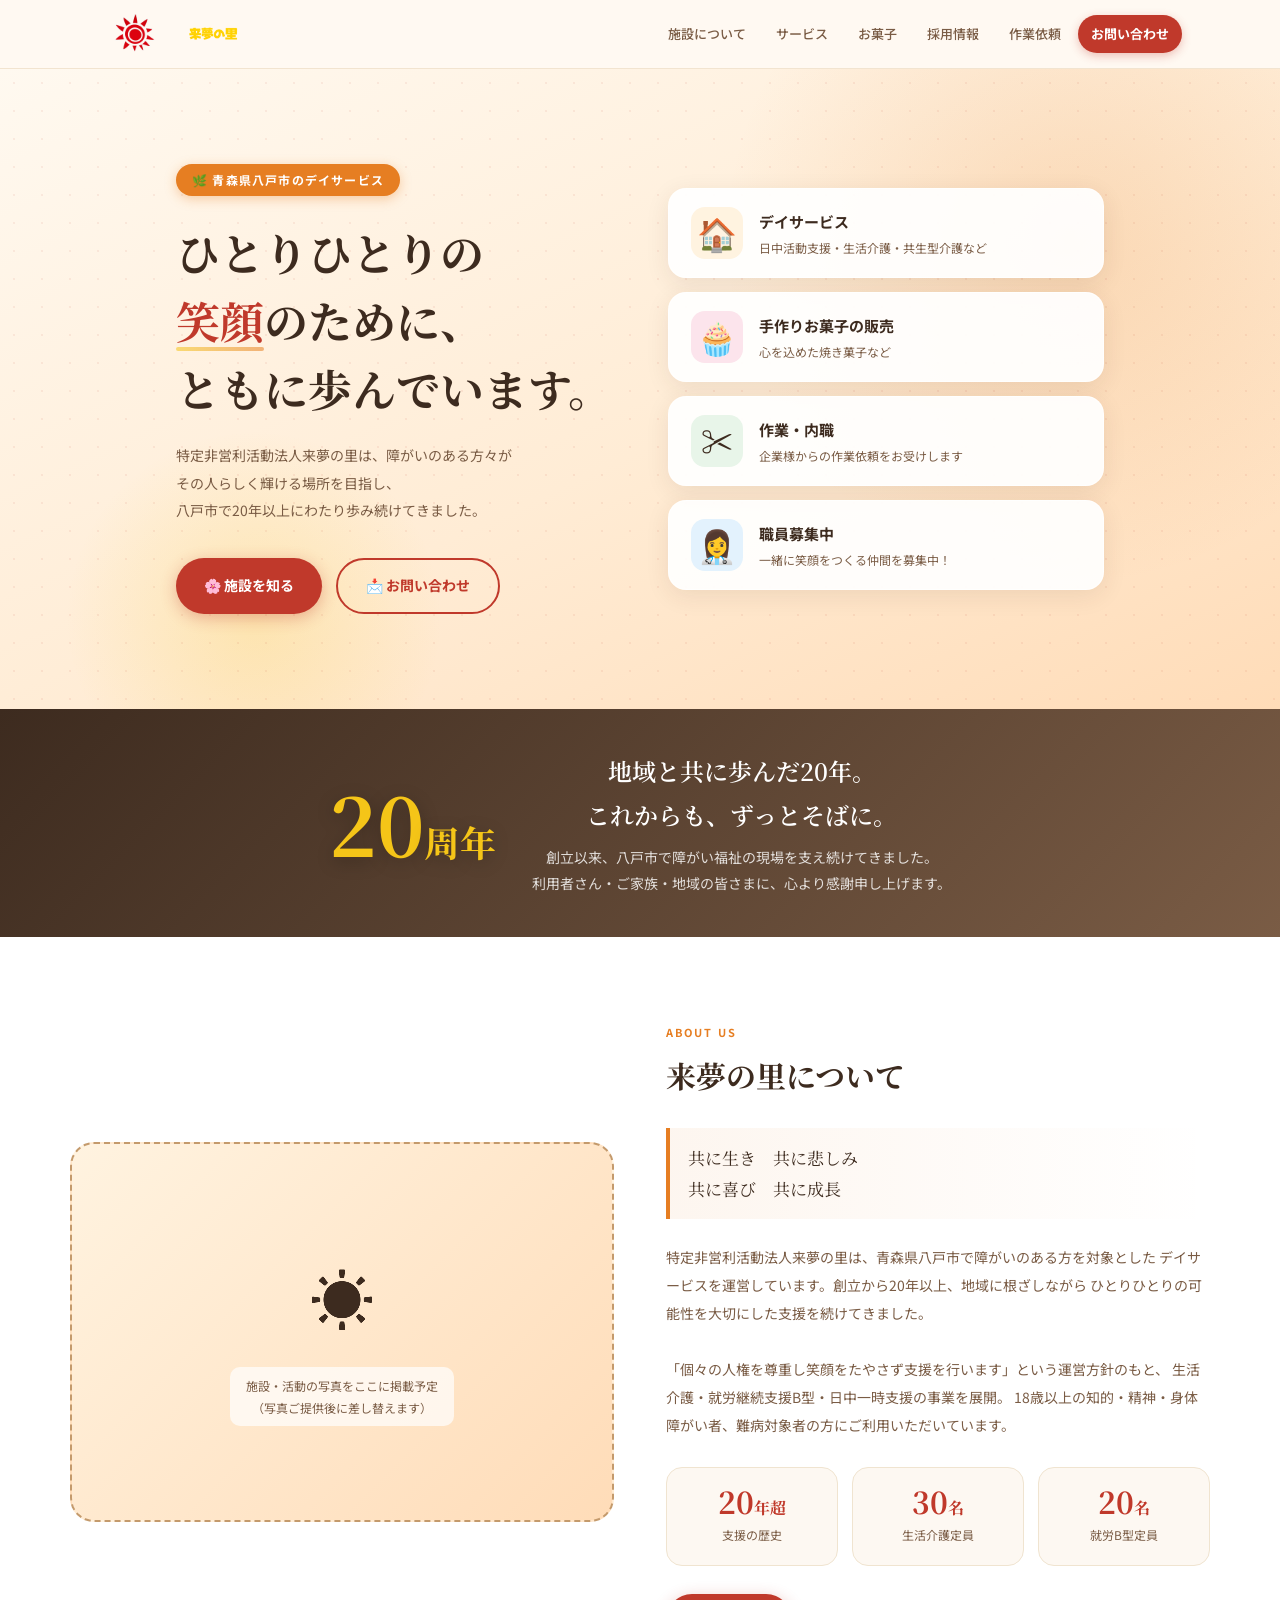
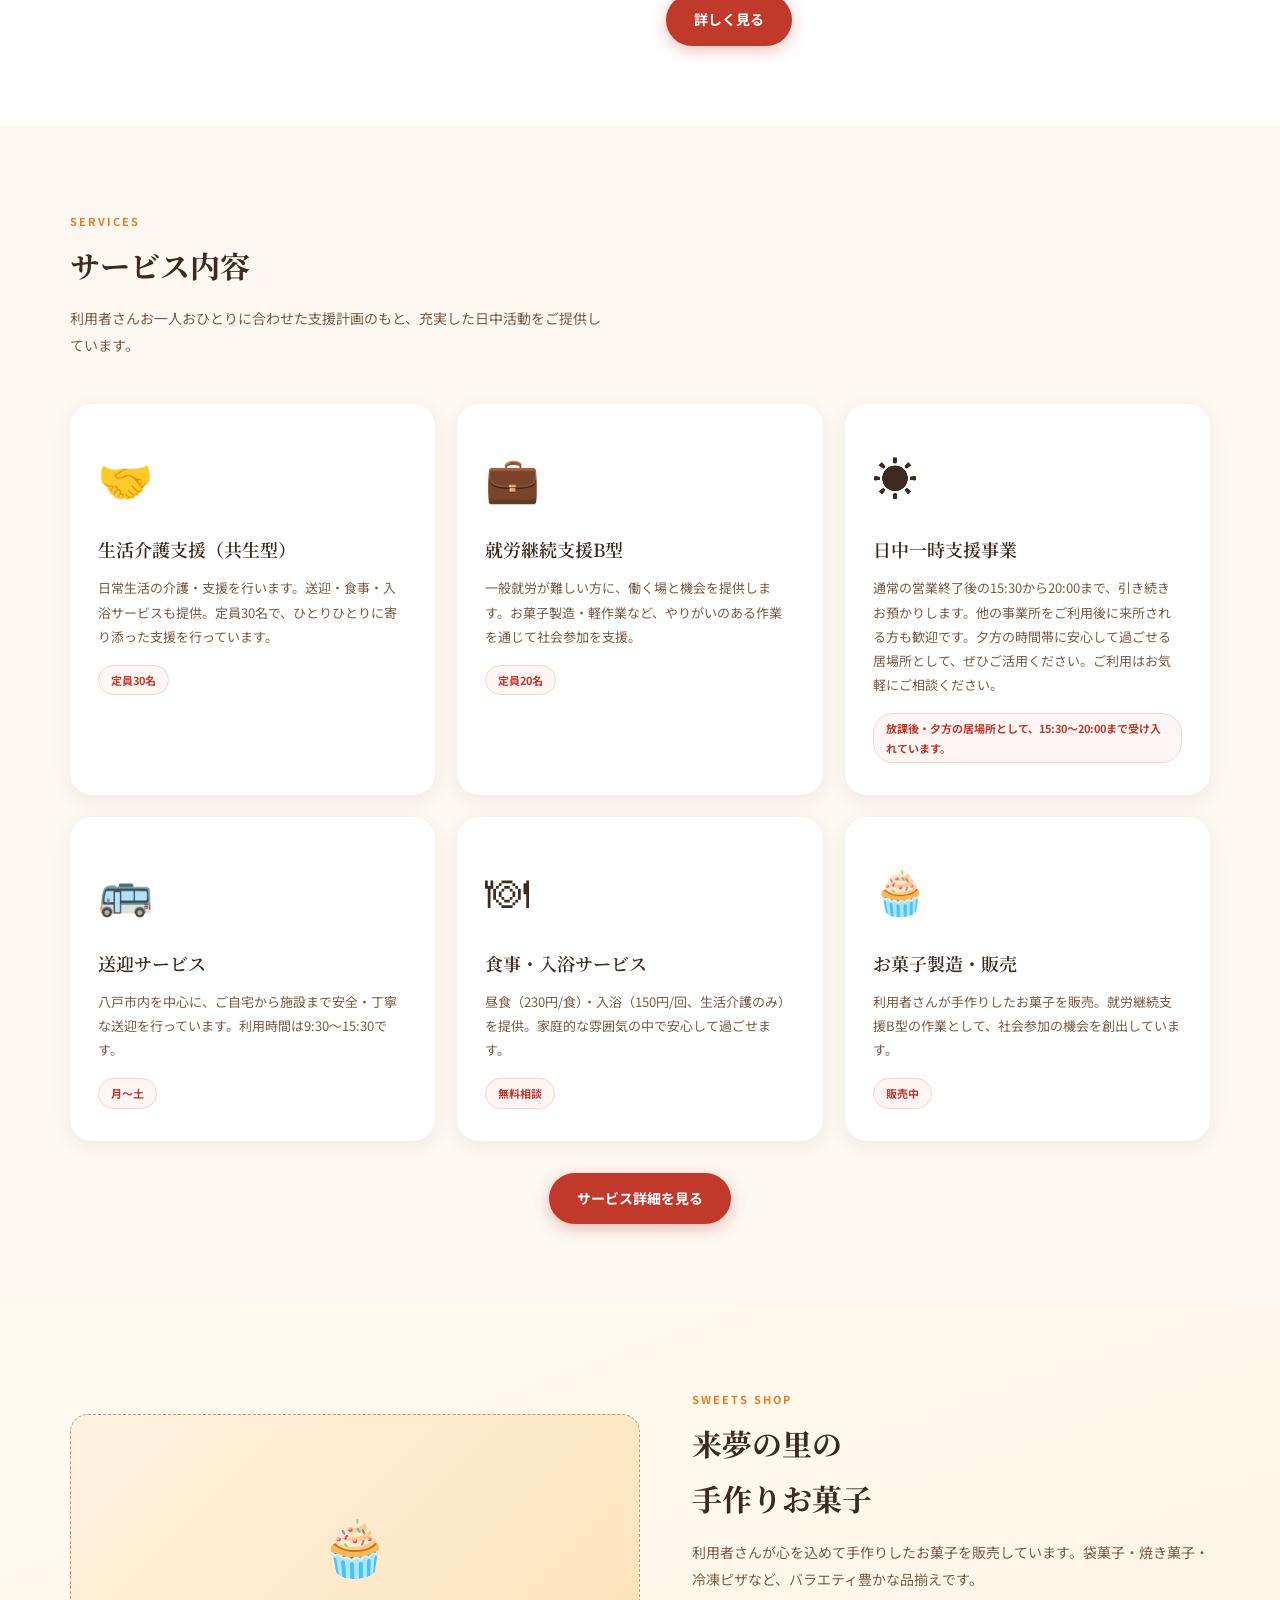
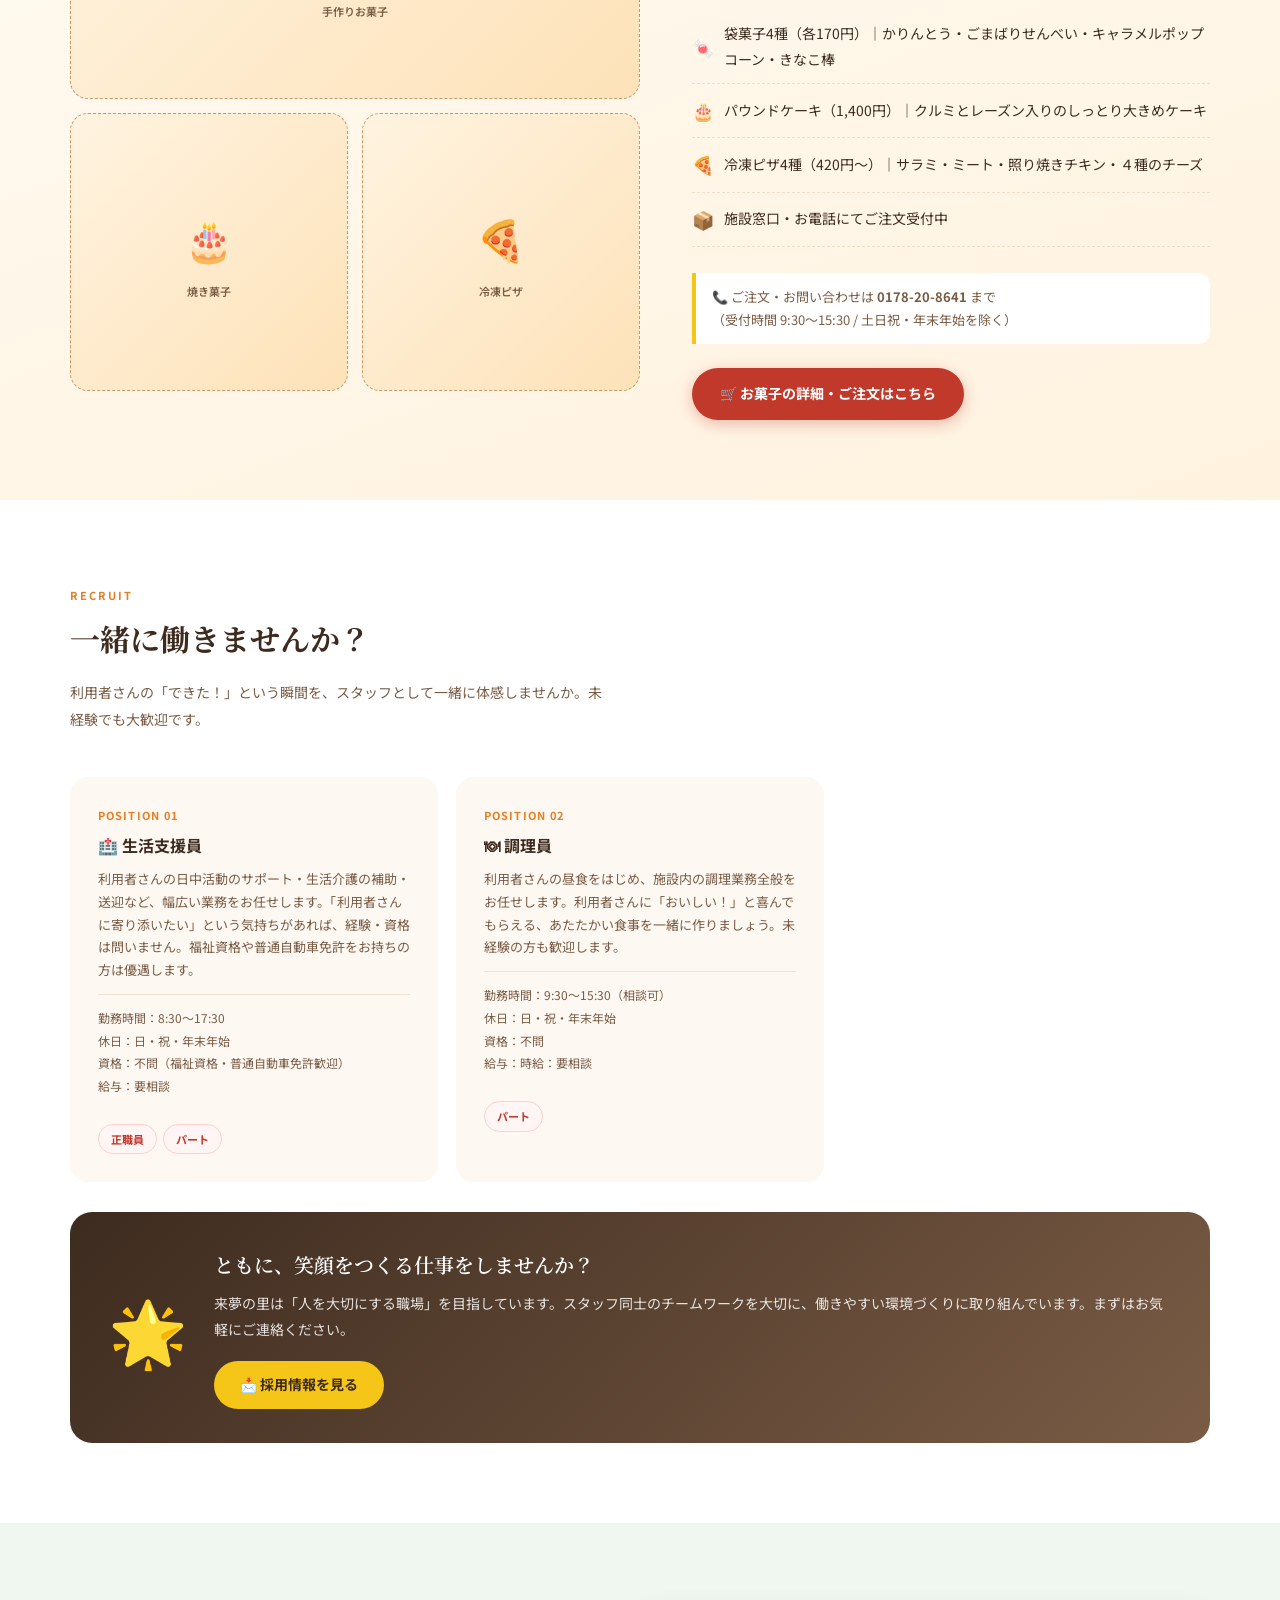
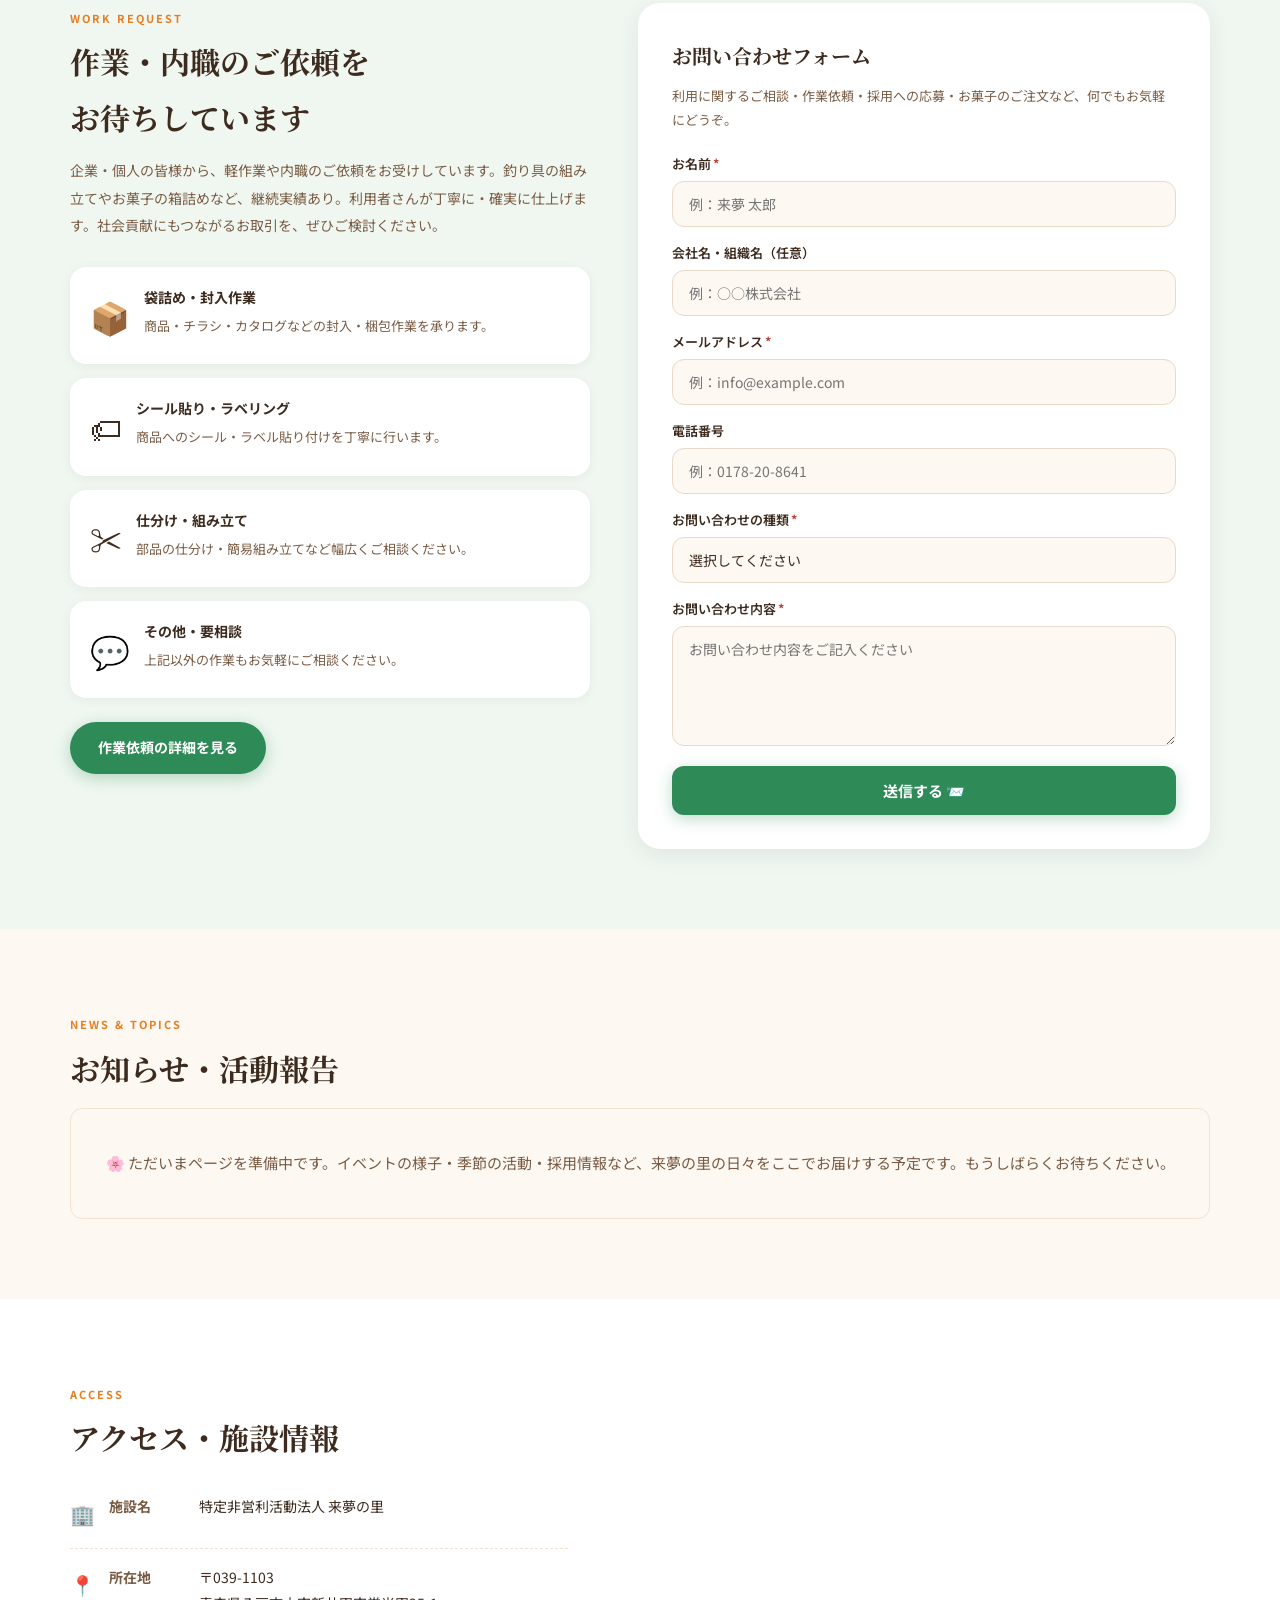
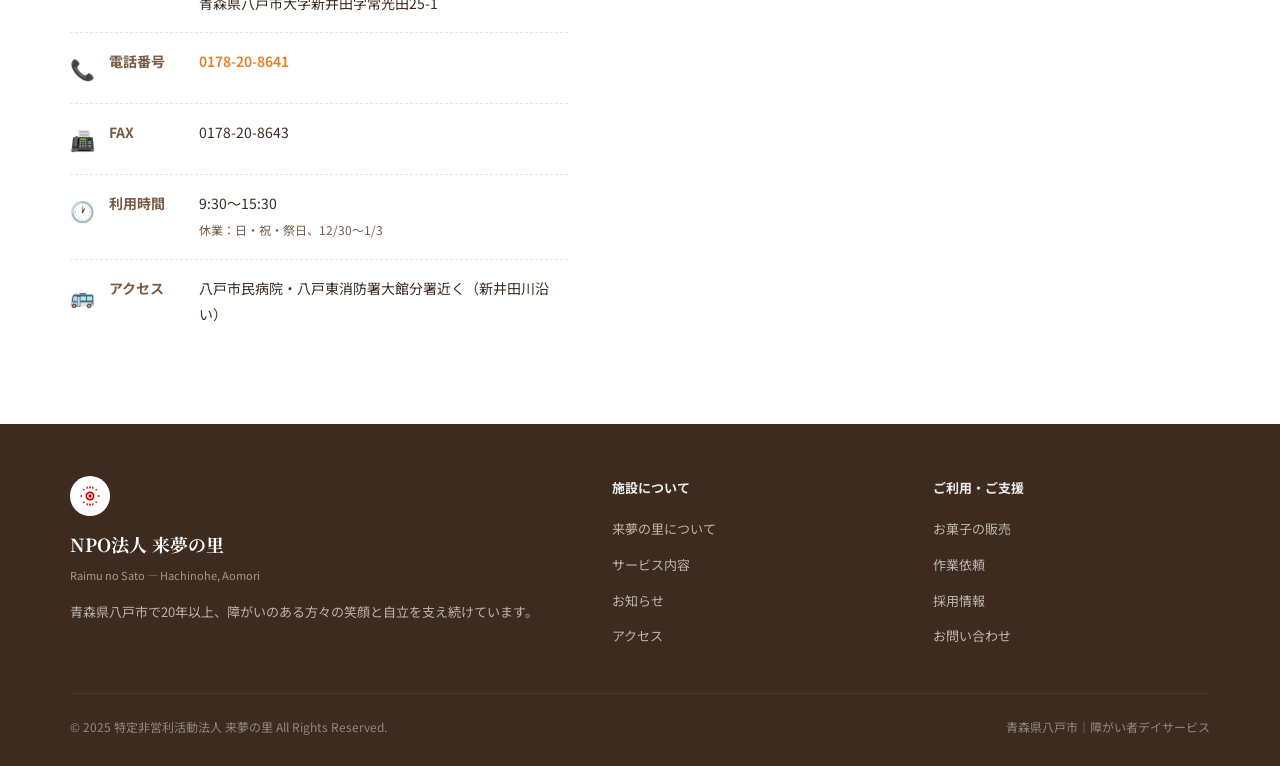
==== commit d3661369: "お知らせセクションを準備中に変更" ====
--- a/index.html
+++ b/index.html
@@ -278,12 +278,8 @@
   <div class="si">
     <span class="sec-label">News &amp; Topics</span>
     <h2 class="sec-title">お知らせ・活動報告</h2>
-    <div class="news-box">
-      <a class="news-item" href="#"><span class="news-date">2025年●月●日</span><span class="news-cat cat-event">イベント</span><span class="news-ttl">夏祭りを開催しました！みんなで楽しいひとときを過ごしました</span><span class="news-arr">›</span></a>
-      <a class="news-item" href="#"><span class="news-date">2025年●月●日</span><span class="news-cat cat-info">お知らせ</span><span class="news-ttl">創立20周年記念イベントのご報告</span><span class="news-arr">›</span></a>
-      <a class="news-item" href="#"><span class="news-date">2025年●月●日</span><span class="news-cat cat-recruit">採用情報</span><span class="news-ttl">スタッフ募集中！見学・説明会のお知らせ</span><span class="news-arr">›</span></a>
-      <a class="news-item" href="#"><span class="news-date">2025年●月●日</span><span class="news-cat cat-event">活動報告</span><span class="news-ttl">手作りお菓子を地域のイベントで販売しました</span><span class="news-arr">›</span></a>
-      <a class="news-item" href="#"><span class="news-date">2025年●月●日</span><span class="news-cat cat-info">お知らせ</span><span class="news-ttl">年末年始の休業日のご案内</span><span class="news-arr">›</span></a>
+    <div class="news-box" style="background:#fdf8f2;text-align:center;padding:40px 24px;border-radius:12px">
+      <p style="font-size:15px;color:#7a5c45;line-height:1.9;margin:0">🌸 ただいまページを準備中です。イベントの様子・季節の活動・採用情報など、来夢の里の日々をここでお届けする予定です。もうしばらくお待ちください。</p>
     </div>
   </div>
 </section>
